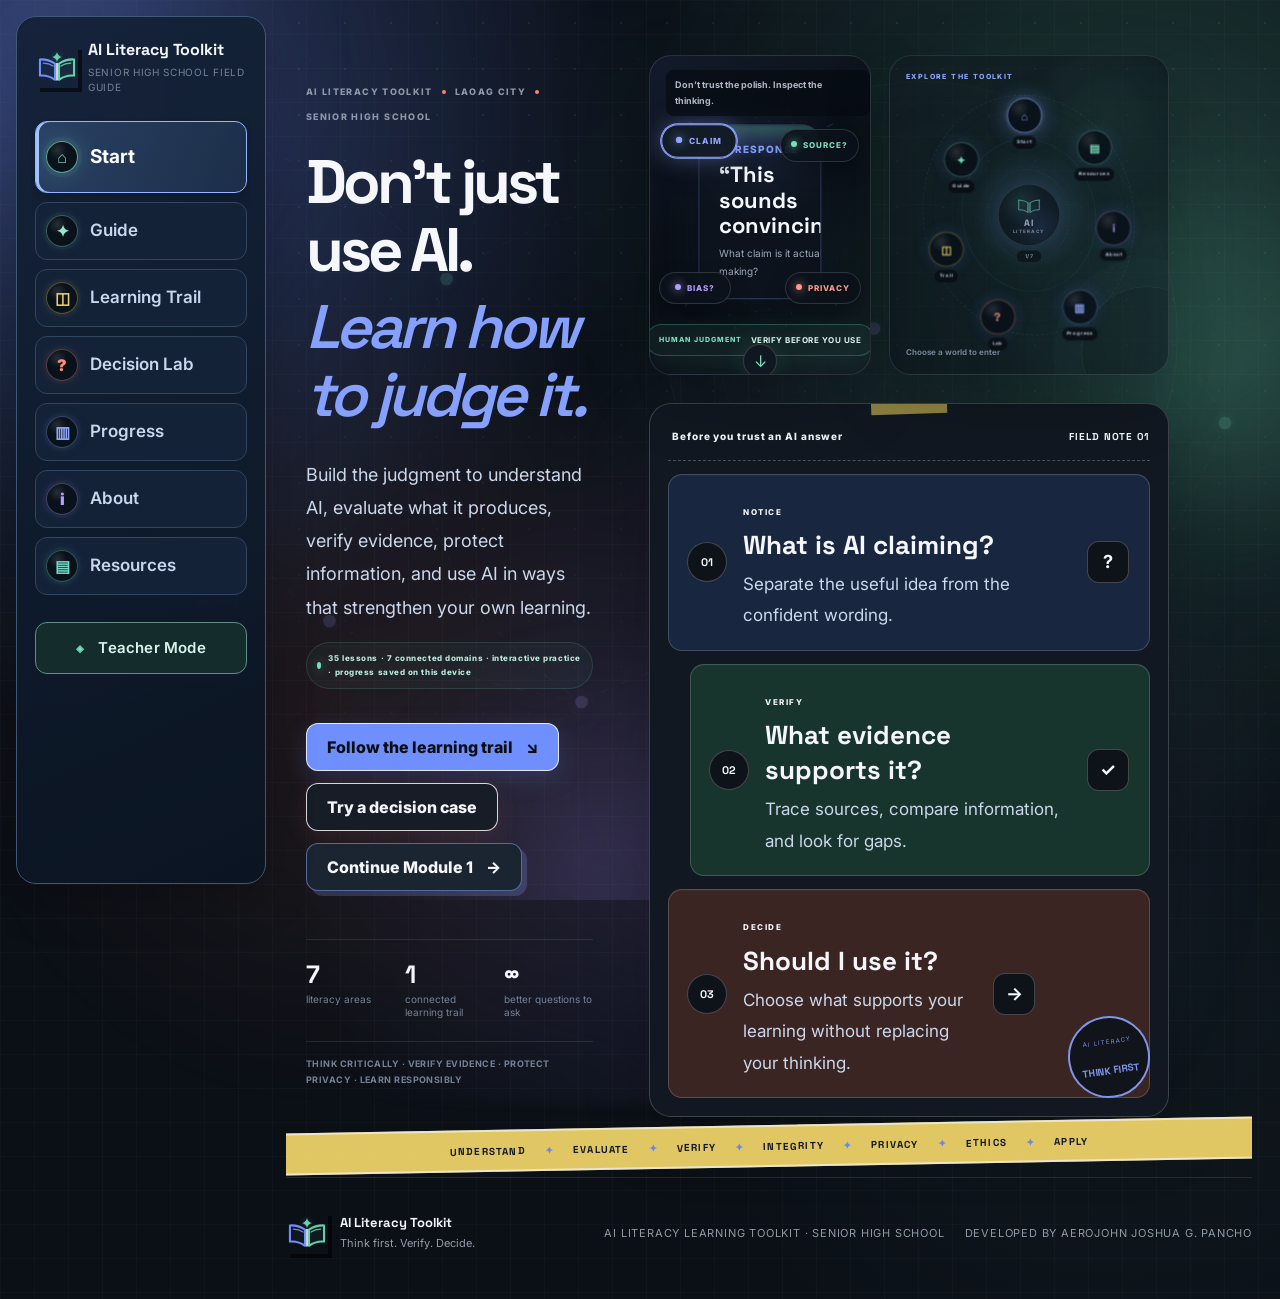
==== index.html @ 2d258a29 "Prevent stale browser data from interrupting toolkit lessons" ====
<!DOCTYPE html>
<html lang="en">
<head>
    <meta charset="UTF-8">
    <meta name="viewport" content="width=device-width, initial-scale=1.0">
    <meta name="theme-color" content="#0c0f14">
    <meta name="color-scheme" content="dark">
    <title>AI Literacy Toolkit | Needs-Based Learning Resource</title>
    <meta name="description" content="Explore 35 AI literacy lessons with detailed discussions, real-life scenarios, interactive quizzes, and assessments.">
    <meta name="author" content="AI Literacy Toolkit Research Team">
    <meta name="application-name" content="AI Literacy Toolkit">
    <meta name="research-status" content="Developmental study: needs assessment, expert validation and student acceptability evaluated">
    <meta property="og:type" content="website">
    <meta property="og:title" content="AI Literacy Toolkit | Needs-Based Learning Resource">
    <meta property="og:description" content="A student-centered AI literacy field guide covering seven domains for responsible AI-supported learning.">
    <meta name="twitter:card" content="summary">
    <meta name="twitter:title" content="AI Literacy Toolkit | Needs-Based Learning Resource">
    <meta name="twitter:description" content="A student-centered AI literacy field guide covering seven domains for responsible AI-supported learning.">
    <link rel="icon" href="data:image/svg+xml,%3Csvg xmlns='http://www.w3.org/2000/svg' viewBox='0 0 64 64'%3E%3Crect width='64' height='64' rx='15' fill='%230c0f14'/%3E%3Cg fill='none' stroke-linecap='round' stroke-linejoin='round' stroke-width='3'%3E%3Cpath d='M8 23c8-.5 15 1.5 21 6v23c-6-4.5-13-6.5-21-6V23Z' stroke='%236f8fff'/%3E%3Cpath d='M56 23c-8-.5-15 1.5-21 6v23c6-4.5 13-6.5 21-6V23Z' stroke='%2365d1ab'/%3E%3Cpath d='M32 29v23' stroke='%23f2f4f8'/%3E%3C/g%3E%3Cpath d='M32 7c1.2 4 3.4 6.2 7.4 7.4-4 1.2-6.2 3.4-7.4 7.4-1.2-4-3.4-6.2-7.4-7.4 4-1.2 6.2-3.4 7.4-7.4Z' fill='%2365d1ab'/%3E%3C/svg%3E">
    <link rel="preconnect" href="https://fonts.googleapis.com">
    <link rel="preconnect" href="https://fonts.gstatic.com" crossorigin>
    <link href="https://fonts.googleapis.com/css2?family=Inter:wght@400;500;600;700;800&family=Space+Grotesk:wght@500;600;700&display=swap" rel="stylesheet">
    <link rel="stylesheet" href="css/style.css?v=20261023-final1">
    <link rel="stylesheet" href="css/studio-enhancement.css?v=20261027-theme-restore2">
    <link rel="stylesheet" href="css/simple-lessons.css?v=20261108-lesson-sources">
    <link rel="stylesheet" href="css/lesson-media.css?v=20261031-restore1">
    <meta name="author" content="Aerojohn Joshua G. Pancho">
    <link rel="stylesheet" href="css/readable-rail.css?v=20261031-interactive2">
    <link rel="stylesheet" href="css/more-lessons.css?v=20261108-lesson-sources">
</head>
<body class="readable-ui studio-ui">
    <a class="skip-link" href="#mainContent">Skip to main content</a>

    <div class="page-progress" aria-hidden="true">
        <span id="pageProgressBar"></span>
    </div>

    <div class="ambient-scene" aria-hidden="true">
        <svg class="ambient-domain-network" viewBox="0 0 1600 1000" preserveAspectRatio="xMidYMid slice">
            <g class="domain-network-lines">
                <path d="M165 185 C340 120 475 180 585 310"/>
                <path d="M585 310 C760 185 930 210 1060 365"/>
                <path d="M1060 365 C1210 255 1365 290 1450 470"/>
                <path d="M585 310 C520 500 555 660 735 780"/>
                <path d="M735 780 C910 690 1055 710 1185 825"/>
                <path d="M1060 365 C1025 545 1070 690 1185 825"/>
                <path d="M165 185 C235 420 305 595 455 690"/>
                <path d="M455 690 C535 735 625 760 735 780"/>
                <path d="M1450 470 C1375 650 1290 750 1185 825"/>
            </g>
            <g class="domain-network-pulses">
                <circle cx="165" cy="185" r="7"/>
                <circle cx="585" cy="310" r="7"/>
                <circle cx="1060" cy="365" r="7"/>
                <circle cx="1450" cy="470" r="7"/>
                <circle cx="455" cy="690" r="7"/>
                <circle cx="735" cy="780" r="7"/>
                <circle cx="1185" cy="825" r="7"/>
            </g>
            <g class="domain-network-halos">
                <circle cx="165" cy="185" r="28"/>
                <circle cx="585" cy="310" r="28"/>
                <circle cx="1060" cy="365" r="28"/>
                <circle cx="1450" cy="470" r="28"/>
                <circle cx="455" cy="690" r="28"/>
                <circle cx="735" cy="780" r="28"/>
                <circle cx="1185" cy="825" r="28"/>
            </g>
        </svg>

        <span class="ambient-orb ambient-orb-blue"></span>
        <span class="ambient-orb ambient-orb-mint"></span>
        <span class="ambient-orb ambient-orb-purple"></span>
        <span class="ambient-trail ambient-trail-one"></span>
        <span class="ambient-trail ambient-trail-two"></span>
        <span class="ambient-ring"></span>

    </div>

    <nav class="solar-nav" id="solarNav" aria-label="Explore toolkit pages">
        <div class="solar-system">
            <span class="solar-orbit orbit-one" aria-hidden="true"></span>
            <span class="solar-orbit orbit-two" aria-hidden="true"></span>
            <span class="solar-orbit orbit-three" aria-hidden="true"></span>
            <span class="solar-core" aria-hidden="true">
                <svg viewBox="0 0 64 52" focusable="false">
                    <path d="M6 14.5c8.2-.5 15.6 1.6 23 6.5v24.5C22.1 40.4 14.5 38.2 6 39V14.5Z"/>
                    <path d="M58 14.5c-8.2-.5-15.6 1.6-23 6.5v24.5c6.9-5.1 14.5-7.3 23-6.5V14.5Z"/>
                    <path d="M32 20.8v24.7"/>
                </svg>
                <strong>AI</strong>
                <small>LITERACY</small>
            </span>

            <button class="solar-planet planet-home" type="button" data-solar-page="home" aria-label="Open Start page">
                <span>⌂</span><i>Start</i>
            </button>
            <button class="solar-planet planet-guide" type="button" data-solar-page="guide" aria-label="Open Guide page">
                <span>✦</span><i>Guide</i>
            </button>
            <button class="solar-planet planet-modules" type="button" data-solar-page="modules" aria-label="Open Learning Trail page">
                <span>◫</span><i>Trail</i>
            </button>
            <button class="solar-planet planet-challenge" type="button" data-solar-page="challenge" aria-label="Open Decision Lab page">
                <span>?</span><i>Lab</i>
            </button>
            <button class="solar-planet planet-progress" type="button" data-solar-page="progress" aria-label="Open Progress page">
                <span>▥</span><i>Progress</i>
            </button>
            <button class="solar-planet planet-about" type="button" data-solar-page="about" aria-label="Open About page">
                <span>i</span><i>About</i>
            </button>
            <button class="solar-planet planet-resources" type="button" data-solar-page="resources" aria-label="Open Resources page">
                <span>▤</span><i>Resources</i>
            </button>
        </div>
        <span class="solar-hint">Explore the toolkit</span>
    </nav>

    <header class="site-header" id="siteHeader">
        <a class="brand" href="#home" aria-label="AI Literacy Toolkit home">
            <span class="brand-mark" aria-hidden="true">
                <svg viewBox="0 0 64 52" focusable="false">
                    <path class="logo-book-left" d="M6 14.5c8.2-.5 15.6 1.6 23 6.5v24.5C22.1 40.4 14.5 38.2 6 39V14.5Z"/>
                    <path class="logo-book-right" d="M58 14.5c-8.2-.5-15.6 1.6-23 6.5v24.5c6.9-5.1 14.5-7.3 23-6.5V14.5Z"/>
                    <path class="logo-spine" d="M32 20.8v24.7"/>
                    <path class="logo-page-left" d="M11 20c5.8.1 10.7 1.5 15 4.5"/>
                    <path class="logo-page-right" d="M53 20c-5.8.1-10.7 1.5-15 4.5"/>
                    <path class="logo-sparkle" d="M32 3.5c1.2 4 3.4 6.2 7.4 7.4-4 1.2-6.2 3.4-7.4 7.4-1.2-4-3.4-6.2-7.4-7.4 4-1.2 6.2-3.4 7.4-7.4Z"/>
                </svg>
            </span>
            <span class="brand-copy">
                <strong>AI Literacy Toolkit</strong>
                <small>Senior High School Field Guide</small>
            </span>
        </a>

        <nav class="nav-links" id="navLinks" aria-label="Primary navigation">
            <a href="#home" class="active">Start</a>
            <a href="#guide">Guide</a>
            <a href="#modules">Learning Trail</a>
            <a href="#challenge">Decision Lab</a>
            <a href="#progress">Progress</a>
            <a href="#about">About</a>
            <a href="#resources">Resources</a>
            <button class="nav-teacher-btn" id="teacherModeBtn" type="button">Teacher Mode</button>
        </nav>

        <button class="menu-btn" id="menuBtn" type="button"
                aria-label="Open navigation menu"
                aria-controls="navLinks"
                aria-expanded="false">Menu</button>
    </header>

    <main id="mainContent">
        <section class="hero app-page" id="home" data-page="home" data-page-label="START">
            <div class="hero-copy">
                <div class="eyebrow">
                    <span>Research Toolkit</span>
                    <i></i>
                    <span>Laoag City</span>
                    <i></i>
                    <span>Senior High School</span>
                </div>

                <h1>
                    Don’t just use AI.
                    <span>Learn how to judge it.</span>
                </h1>

                <p class="hero-lead">
                    A student-centered field guide for understanding AI, checking
                    what it produces, protecting your information, and deciding
                    when AI actually supports learning.
                </p>

                <div class="hero-actions">
                    <a href="#modules" class="btn btn-ink">
                        Follow the learning trail <span>↘</span>
                    </a>
                    <button class="btn btn-paper" type="button" id="heroChallengeBtn">
                        Try a decision case
                    </button>
                    <button class="btn btn-resume" type="button" id="continueLearningBtn" hidden>
                        Continue Module <span>→</span>
                    </button>
                </div>

                <div class="hero-proof">
                    <div>
                        <strong>7</strong>
                        <span>literacy areas</span>
                    </div>
                    <div>
                        <strong>1</strong>
                        <span>connected learning trail</span>
                    </div>
                    <div>
                        <strong>∞</strong>
                        <span>better questions to ask</span>
                    </div>
                </div>
            </div>

            <div class="hero-visual-zone">
                <div class="hero-top-visuals">
                    <div class="ai-scanner-hook" aria-hidden="true">
                    <svg class="scanner-network" viewBox="0 0 600 300" preserveAspectRatio="none">
                        <path d="M300 150 C220 95 170 72 105 62"/>
                        <path d="M300 150 C385 92 445 70 515 62"/>
                        <path d="M300 150 C210 178 155 208 92 238"/>
                        <path d="M300 150 C392 182 452 210 520 240"/>
                        <circle cx="300" cy="150" r="92"/>
                        <circle cx="300" cy="150" r="126"/>
                    </svg>

                    <span class="scanner-node scanner-node-claim">CLAIM</span>
                    <span class="scanner-node scanner-node-source">SOURCE?</span>
                    <span class="scanner-node scanner-node-bias">BIAS?</span>
                    <span class="scanner-node scanner-node-privacy">PRIVACY</span>

                    <div class="scanner-core">
                        <span class="scanner-core-kicker">AI RESPONSE</span>
                        <strong>“This sounds convincing.”</strong>
                        <small>But should you trust it?</small>
                        <span class="scanner-sweep"></span>
                    </div>

                    <div class="scanner-verdict">
                        <span>HUMAN JUDGMENT</span>
                        <strong>VERIFY BEFORE YOU USE</strong>
                    </div>

                    <div class="scanner-caption">
                        Don’t trust the polish. Inspect the thinking.
                    </div>
                    </div>

                    <div class="home-orbit-slot" id="homeOrbitSlot" aria-hidden="true">
                        <span class="orbit-slot-label">EXPLORE THE TOOLKIT</span>
                        <span class="orbit-slot-note">Choose a world to enter</span>
                    </div>
                </div>

                <aside class="decision-board" aria-label="AI decision guide">
                    <div class="board-top">
                        <span class="board-kicker">Before you trust an AI answer</span>
                        <span class="board-code">FIELD NOTE 01</span>
                    </div>

                    <div class="decision-step step-notice">
                        <span class="step-no">01</span>
                        <div>
                            <small>NOTICE</small>
                            <h2>What is AI claiming?</h2>
                            <p>Separate the useful idea from the confident wording.</p>
                        </div>
                        <b>?</b>
                    </div>

                    <div class="decision-step step-check">
                        <span class="step-no">02</span>
                        <div>
                            <small>VERIFY</small>
                            <h2>What evidence supports it?</h2>
                            <p>Trace sources, compare information, and look for gaps.</p>
                        </div>
                        <b>✓</b>
                    </div>

                    <div class="decision-step step-decide">
                        <span class="step-no">03</span>
                        <div>
                            <small>DECIDE</small>
                            <h2>Should I use it?</h2>
                            <p>Choose what supports your learning without replacing your thinking.</p>
                        </div>
                        <b>→</b>
                    </div>

                    <div class="board-stamp">
                        <span>AI LITERACY</span>
                        <strong>THINK FIRST</strong>
                    </div>
                </aside>
            </div>

            <div class="hero-ribbon" aria-hidden="true">
                <span>UNDERSTAND</span><i>✦</i>
                <span>EVALUATE</span><i>✦</i>
                <span>VERIFY</span><i>✦</i>
                <span>INTEGRITY</span><i>✦</i>
                <span>PRIVACY</span><i>✦</i>
                <span>ETHICS</span><i>✦</i>
                <span>APPLY</span>
            </div>
        </section>


        <section class="toolkit-guide app-page" id="guide" data-page="guide" data-page-label="GUIDE">
            <div class="guide-intro">
                <span class="section-index">01 / START HERE</span>
                <h2>Use the toolkit like a learner,<br><em>not like an answer machine.</em></h2>
                <p>
                    This website is a developmental research toolkit for Senior High School learners.
                    Work through the seven domains, complete the activities, and use the reusable tools
                    to practice responsible AI-supported learning.
                </p>

                <div class="prototype-note">
                    <span>RESEARCH STATUS</span>
                    <strong>Needs-based learning resource informed by the completed assessment and evaluated by experts and students.</strong>
                    <p>
                        The study included 239 needs-assessment responses (overall M = 2.982: High Learning Support Needed),
                        three expert evaluations (M = 3.760: Highly Valid), and 262 student acceptability responses
                        (M = 3.875: Highly Acceptable). Source Verification (M = 3.072) received the strongest
                        needs-based emphasis. These evaluations do not establish measurable learning gains.
                    </p>
                </div>
            </div>

            <div class="guide-panel">
                <div class="guide-flow" aria-label="How to use the toolkit"><article><span>01</span><strong>Discussion</strong><p>Read the discussion and worked examples. Selected lessons also have a video.</p></article><article><span>02</span><strong>Real-Life Scenarios</strong><p>Explore everyday situations and responsible responses.</p></article><article><span>03</span><strong>Quiz</strong><p>Try practice questions and review immediate feedback.</p></article><article><span>04</span><strong>Assessment</strong><p>Apply the lesson to new tasks and review your results.</p></article></div>

                <div class="safety-card">
                    <span>STUDENT SAFETY RULES</span>
                    <div class="safety-grid">
                        <p><b>Verify important claims.</b> AI can sound confident and still be wrong.</p>
                        <p><b>Protect personal data.</b> Do not paste unnecessary private or confidential information.</p>
                        <p><b>Follow task rules.</b> Teacher and school instructions still matter when AI is used.</p>
                        <p><b>Keep human judgment.</b> AI should support your thinking, not replace responsibility.</p>
                    </div>
                </div>
            </div>

            <div class="readiness-card">
                <div class="readiness-copy">
                    <span>PERSONAL READINESS CHECK</span>
                    <h3>Where do you want more practice?</h3>
                    <p>
                        This is a private learning self-check only. It is not the study questionnaire,
                        not a research instrument, and your selections stay in this browser.
                    </p>
                </div>

                <div class="readiness-items">
                    <div class="readiness-item" data-readiness="1">
                        <strong>I can explain what AI can and cannot do.</strong>
                        <div><button type="button" data-level="1">Need practice</button><button type="button" data-level="2">Sometimes</button><button type="button" data-level="3">Confident</button></div>
                    </div>
                    <div class="readiness-item" data-readiness="2">
                        <strong>I can evaluate an AI answer instead of trusting it immediately.</strong>
                        <div><button type="button" data-level="1">Need practice</button><button type="button" data-level="2">Sometimes</button><button type="button" data-level="3">Confident</button></div>
                    </div>
                    <div class="readiness-item" data-readiness="3">
                        <strong>I can verify AI-generated claims and sources.</strong>
                        <div><button type="button" data-level="1">Need practice</button><button type="button" data-level="2">Sometimes</button><button type="button" data-level="3">Confident</button></div>
                    </div>
                    <div class="readiness-item" data-readiness="4">
                        <strong>I know when AI use supports learning and when it may replace my work.</strong>
                        <div><button type="button" data-level="1">Need practice</button><button type="button" data-level="2">Sometimes</button><button type="button" data-level="3">Confident</button></div>
                    </div>
                    <div class="readiness-item" data-readiness="5">
                        <strong>I can protect personal information when prompting or uploading files.</strong>
                        <div><button type="button" data-level="1">Need practice</button><button type="button" data-level="2">Sometimes</button><button type="button" data-level="3">Confident</button></div>
                    </div>
                    <div class="readiness-item" data-readiness="6">
                        <strong>I consider bias, consent, misinformation, and possible harm.</strong>
                        <div><button type="button" data-level="1">Need practice</button><button type="button" data-level="2">Sometimes</button><button type="button" data-level="3">Confident</button></div>
                    </div>
                    <div class="readiness-item" data-readiness="7">
                        <strong>I can use AI as a learning partner without giving up my own thinking.</strong>
                        <div><button type="button" data-level="1">Need practice</button><button type="button" data-level="2">Sometimes</button><button type="button" data-level="3">Confident</button></div>
                    </div>
                </div>

                <div class="readiness-result" id="readinessResult">
                    Select a response for each statement to see which domains may deserve more practice.
                </div>
            </div>
        </section>

        <section class="modules-section app-page" id="modules" data-page="modules" data-page-label="LEARNING TRAIL">
            <div class="modules-intro">
                <span class="section-index">02 / LEARNING TRAIL</span>
                <h2>Seven stops.<br><em>One way of thinking.</em></h2>
                <p>
                    The toolkit is organized as a trail rather than a pile of lessons.
                    Each stop adds one decision-making skill you can carry into the next.
                </p>
            </div>

            <div class="module-trail">
                <article class="module-card tone-1" id="module-1">
                    <span class="trail-node">01</span>
                    <div class="module-body">
                        <span class="module-tag">FOUNDATION</span>
                        <h3>Basic AI Understanding</h3>
                        <p>Discover what artificial intelligence is, how AI systems work, and where you encounter AI in everyday life.</p>
                        <div class="module-question">Can I explain what AI can — and cannot — actually do?</div>
                        <div class="module-tool-preview"><span>TOOL</span><strong>AI or Algorithm?</strong></div>
                        <button class="module-link" type="button" data-module="1">Begin module <span>→</span></button>
                    </div>
                </article>

                <article class="module-card tone-2" id="module-2">
                    <span class="trail-node">02</span>
                    <div class="module-body">
                        <span class="module-tag">CRITICAL THINKING</span>
                        <h3>Evaluation of AI-Generated Outputs</h3>
                        <p>Learn how to examine AI-generated content for errors, bias, misleading information, and questionable claims.</p>
                        <div class="module-question">Does this answer deserve my trust?</div>
                        <div class="module-tool-preview"><span>TOOL</span><strong>Six-Lens Output Check</strong></div>
                        <button class="module-link" type="button" data-module="2">Begin module <span>→</span></button>
                    </div>
                </article>

                <article class="module-card tone-3" id="module-3">
                    <span class="trail-node">03</span>
                    <div class="module-body">
                        <span class="module-tag">VERIFICATION</span>
                        <h3>Source Verification</h3>
                        <p>Develop practical techniques for checking claims, tracing information, and identifying trustworthy sources.</p>
                        <div class="module-question">Can I trace this claim beyond the chatbot?</div>
                        <div class="module-tool-preview"><span>TOOL</span><strong>VERIFY</strong></div>
                        <button class="module-link" type="button" data-module="3">Begin module <span>→</span></button>
                    </div>
                </article>

                <article class="module-card tone-4" id="module-4">
                    <span class="trail-node">04</span>
                    <div class="module-body">
                        <span class="module-tag">RESPONSIBILITY</span>
                        <h3>Academic Integrity</h3>
                        <p>Understand how AI can support schoolwork while maintaining honesty, originality, and responsible authorship.</p>
                        <div class="module-question">Is AI helping me learn, or doing the learning for me?</div>
                        <div class="module-tool-preview"><span>TOOL</span><strong>AI Assistance Spectrum</strong></div>
                        <button class="module-link" type="button" data-module="4">Begin module <span>→</span></button>
                    </div>
                </article>

                <article class="module-card tone-5" id="module-5">
                    <span class="trail-node">05</span>
                    <div class="module-body">
                        <span class="module-tag">DIGITAL SAFETY</span>
                        <h3>Data Privacy</h3>
                        <p>Learn how AI systems may process information and how to protect personal and sensitive data when using AI tools.</p>
                        <div class="module-question">What am I giving away when I type this prompt?</div>
                        <div class="module-tool-preview"><span>TOOL</span><strong>Prompt Privacy Scanner</strong></div>
                        <button class="module-link" type="button" data-module="5">Begin module <span>→</span></button>
                    </div>
                </article>

                <article class="module-card tone-6" id="module-6">
                    <span class="trail-node">06</span>
                    <div class="module-body">
                        <span class="module-tag">ETHICS</span>
                        <h3>Ethical Awareness</h3>
                        <p>Explore fairness, bias, transparency, accountability, and ethical concerns surrounding artificial intelligence.</p>
                        <div class="module-question">Who could be helped — or harmed — by this AI use?</div>
                        <div class="module-tool-preview"><span>TOOL</span><strong>Ethics Court</strong></div>
                        <button class="module-link" type="button" data-module="6">Begin module <span>→</span></button>
                    </div>
                </article>

                <article class="module-card tone-7 featured" id="module-7">
                    <span class="trail-node">07</span>
                    <div class="module-body">
                        <span class="module-tag">PUT IT TOGETHER</span>
                        <h3>Responsible AI-Supported Learning</h3>
                        <p>Bring everything together and learn how AI can support thinking, creativity, problem-solving, and learning without replacing your own effort.</p>
                        <div class="module-question">Can I use AI and still keep my thinking in the driver’s seat?</div>
                        <div class="module-tool-preview"><span>TOOL</span><strong>AI WISE Learning Routine</strong></div>
                        <button class="module-link" type="button" data-module="7">Begin module <span>→</span></button>
                    </div>
                </article>
            </div>
        </section>

        <section class="decision-lab app-page" id="challenge" data-page="challenge" data-page-label="DECISION LAB">
            <div class="lab-label">03 / DECISION LAB</div>

            <div class="lab-case">
                <div class="case-copy">
                    <span class="case-sticker">REAL-WORLD CASE</span>
                    <h2>AI gives you a source.<br>But the source does not exist.</h2>
                    <p>
                        The answer sounds polished. The statistic looks believable.
                        What matters now is what you do next.
                    </p>
                </div>

                <div class="case-action">
                    <div class="case-note">
                        <span>YOUR TASK</span>
                        <strong>Choose the most responsible next step.</strong>
                    </div>
                    <button class="btn btn-accent" id="challengeBtn" type="button">
                        Enter the decision lab <span>→</span>
                    </button>
                </div>
            </div>
        </section>

        <section class="progress-section app-page" id="progress" data-page="progress" data-page-label="PROGRESS">
            <div class="progress-copy">
                <span class="section-index">04 / YOUR PROGRESS</span>
                <h2>Build judgment,<br><em>one module at a time.</em></h2>
                <p>
                    Your learning progress, reflections, and application drafts stay in this browser.
                    Nothing here is treated as research-response data.
                </p>

                <button class="progress-resume" id="progressResumeBtn" type="button">
                    Continue learning <span>→</span>
                </button>
            </div>

            <div class="progress-stack">
                <div class="progress-passport">
                    <div class="passport-top">
                        <div>
                            <span>AI LITERACY PASSPORT</span>
                            <h3 id="progressTitle">0 of 7 modules completed</h3>
                        </div>
                        <strong id="progressPercentage">0%</strong>
                    </div>

                    <div class="progress-track">
                        <div class="progress-fill" id="progressFill"></div>
                    </div>

                    <div class="passport-stamps" aria-label="Module completion stamps">
                        <span>01</span><span>02</span><span>03</span><span>04</span>
                        <span>05</span><span>06</span><span>07</span>
                    </div>

                    <p class="progress-message" id="progressMessage">
                        Start anywhere, but finish the trail with a stronger habit:
                        pause, verify, and decide.
                    </p>
                </div>

                <div class="progress-dashboard">
                    <div class="dashboard-head">
                        <div>
                            <span>LEARNING TRAIL STATUS</span>
                            <strong>See where you are and jump back in.</strong>
                        </div>
                        <small>Saved locally</small>
                    </div>

                    <div class="dashboard-modules">
                        <button type="button" data-progress-module="1"><span>01</span><strong>Basic AI Understanding</strong><em>Not started</em></button>
                        <button type="button" data-progress-module="2"><span>02</span><strong>Evaluate AI Outputs</strong><em>Not started</em></button>
                        <button type="button" data-progress-module="3"><span>03</span><strong>Source Verification</strong><em>Not started</em></button>
                        <button type="button" data-progress-module="4"><span>04</span><strong>Academic Integrity</strong><em>Not started</em></button>
                        <button type="button" data-progress-module="5"><span>05</span><strong>Data Privacy</strong><em>Not started</em></button>
                        <button type="button" data-progress-module="6"><span>06</span><strong>Ethical Awareness</strong><em>Not started</em></button>
                        <button type="button" data-progress-module="7"><span>07</span><strong>Responsible AI Learning</strong><em>Not started</em></button>
                    </div>
                </div>
            </div>

            <div class="local-data-control">
                <div>
                    <span>THIS DEVICE</span>
                    <strong>Want to start the toolkit again?</strong>
                    <p>
                        Resetting removes completed lessons, quiz and assessment answers, readiness choices,
                        reflections, application drafts, capstone response, and the last-opened lesson
                        from this browser.
                    </p>
                </div>
                <button type="button" id="resetToolkitBtn">Reset my toolkit data</button>
            </div>

            <div class="completion-panel" id="completionPanel" hidden>
                <div class="completion-copy">
                    <span>LEARNING TRAIL COMPLETE</span>
                    <h3>You reached the end of the seven-domain trail.</h3>
                    <p>
                        Completion here means you finished the toolkit activities on this device.
                        It is not a certification and does not represent a research-test score.
                    </p>
                </div>

                <div class="completion-tools">
                    <article><span>01</span><strong>AI or Algorithm?</strong><p>Know what AI is doing and keep human agency.</p></article>
                    <article><span>02</span><strong>Six-Lens Output Check</strong><p>Evaluate accuracy, relevance, completeness, logic, bias, and evidence.</p></article>
                    <article><span>03</span><strong>VERIFY</strong><p>Trace important claims back to evidence you can inspect.</p></article>
                    <article><span>04</span><strong>AI Assistance Spectrum</strong><p>Judge whether AI supports learning or substitutes for it.</p></article>
                    <article><span>05</span><strong>Prompt Privacy Scanner</strong><p>Minimize personal and confidential information before sharing.</p></article>
                    <article><span>06</span><strong>Ethics Court</strong><p>Consider people, harms, consent, ownership, and accountability.</p></article>
                    <article><span>07</span><strong>AI WISE Routine</strong><p>Ask, think, check, verify, improve, and own the final work.</p></article>
                </div>

                <div class="completion-actions">
                    <button type="button" id="openCapstoneBtn">Take the final integrated capstone <span>→</span></button>
                    <button type="button" id="printQuickGuideBtn">Print / save learner quick guide <span>↗</span></button>
                </div>
            </div>
        </section>

        <section class="about-section app-page" id="about" data-page="about" data-page-label="ABOUT">
            <div class="about-title">
                <span class="section-index">05 / ABOUT THE WEBSITE</span>
                <h2>Designed for students.<br>Informed by their needs.</h2>
            </div>

            <div class="about-copy">
                <p>
                    This seven-domain AI Literacy Toolkit was developed for Grade 11–12 learners
                    in participating Laoag City schools, guided by the needs assessment (n = 239).
                    Source Verification ranked highest (M = 3.072), while every domain was rated
                    High Learning Support Needed. Expert validation (M = 3.760) and student
                    acceptability (M = 3.875) supported its suitability as a supplementary learning resource.
                </p>
                <p>
                    The research is developmental in scope. It does not test whether the toolkit
                    improves grades, performance, or long-term outcomes. The study included needs assessment → toolkit design and development → expert validation →
                    student acceptability evaluation → recommendations for continued refinement.
                </p>

                <div class="research-sequence" aria-label="Research development sequence">
                    <span>Needs assessment</span><b>→</b>
                    <span>Develop</span><b>→</b>
                    <span>Expert validate</span><b>→</b>
                    <span>Revise</span><b>→</b>
                    <span>Student acceptability</span><b>→</b>
                    <span>Refine</span>
                </div>

                <div class="research-card"><span>DEVELOPER</span><strong>Aerojohn Joshua G. Pancho</strong></div>

                <div class="study-snapshot"><article><span>LEARNERS</span><strong>For students and curious learners</strong><p>Build the judgment to use AI thoughtfully at school and in everyday life.</p></article><article><span>TOPICS</span><strong>Seven connected AI literacy domains</strong><p>Understand AI, evaluate answers, check sources, protect privacy, and use AI responsibly.</p></article><article><span>PRACTICE</span><strong>Discussion, scenarios, quiz, and assessment</strong><p>Read a detailed explanation, see how it applies, then practice and check your understanding.</p></article><article><span>PROGRESS</span><strong>Continue at your own pace</strong><p>Your completed lessons and answers stay in this browser on this device.</p></article></div>

                <div class="evaluation-plan">
                    <div>
                        <span>EXPERT VALIDATION</span>
                        <strong>Criteria rated by experts</strong>
                        <p>Content quality · instructional value · usability · accessibility · visual design</p>
                    </div>
                    <div>
                        <span>STUDENT ACCEPTABILITY</span>
                        <strong>Criteria rated by students</strong>
                        <p>Usability · clarity · relevance · usefulness · visual appeal</p>
                    </div>
                </div>

                <div class="ethics-separation">
                    <span>RESEARCH DATA ≠ TOOLKIT ACTIVITY DATA</span>
                    <p>
                        Research data collection is separate from the learning features in this prototype and follows
                        the required ethics, school-permission, consent/assent, and parental-consent procedures.
                        Browser-only progress and draft responses are not presented as research responses.
                    </p>
                </div>
            </div>
        </section>

        <section class="glossary-section app-page" id="glossary" data-page="resources" data-page-label="QUICK GLOSSARY">
            <div class="glossary-title">
                <span class="section-index">06 / QUICK GLOSSARY</span>
                <h2>Words worth knowing<br><em>before you trust the tool.</em></h2>
                <p>Use these definitions while working through the seven domains.</p>
            </div>

            <div class="glossary-grid">
                <details><summary>Artificial Intelligence (AI)</summary><p>Computer systems designed to perform tasks such as recognizing patterns, making predictions, classifying information, or generating content.</p></details>
                <details><summary>Generative AI</summary><p>AI that produces new outputs such as text, images, audio, code, or video based on patterns learned from data and the instructions it receives.</p></details>
                <details><summary>Prompt</summary><p>The instruction, question, context, or input a user gives an AI system.</p></details>
                <details><summary>AI model</summary><p>A computational system trained to identify patterns and produce predictions or outputs from input.</p></details>
                <details><summary>Hallucination</summary><p>A confident-sounding AI output that contains fabricated, unsupported, or incorrect information.</p></details>
                <details><summary>Bias</summary><p>A systematic tendency that can lead to unfair, incomplete, or distorted outputs or decisions.</p></details>
                <details><summary>Deepfake / synthetic media</summary><p>AI-generated or manipulated media that can realistically imitate a person, voice, image, or event.</p></details>
                <details><summary>Personal data</summary><p>Information that identifies a person directly or can reasonably be linked to them, including combinations of details.</p></details>
                <details><summary>Source verification</summary><p>The process of locating evidence, checking credibility and context, and confirming that a source actually supports a claim.</p></details>
                <details><summary>Academic integrity</summary><p>Honest and responsible academic work that follows task rules and accurately represents the learner’s own contribution.</p></details>
                <details><summary>Human agency</summary><p>The ability and responsibility of people to set goals, make decisions, exercise judgment, and remain accountable when using AI.</p></details>
                <details><summary>AI literacy</summary><p>The knowledge, skills, and judgment needed to understand, use, evaluate, and engage with AI responsibly and critically.</p></details>
            </div>
        </section>

        <section class="resources-section app-page" id="resources" data-page="resources" data-page-label="RESOURCES">
            <div class="resources-title">
                <span class="section-index">07 / REFERENCES & RESOURCES</span>
                <h2>Trusted sources for<br><em>better AI decisions.</em></h2>
                <p>
                    Browse the toolkit’s background references, lesson guides, and video credits.
                </p>
            </div>

            <div class="resource-grid">
<article class="reference-card" data-reference="students"><span>Student framework</span><h3><a href="https://www.unesco.org/en/articles/ai-competency-framework-students" target="_blank" rel="noopener noreferrer">AI competency framework for students</a></h3><p class="reference-citation">Miao, F., Shiohira, K., &amp; Lao, N. (2024). AI competency framework for students. UNESCO.</p><p>A framework for understanding AI, making ethical decisions, and keeping people involved in AI use.</p><a class="reference-open" href="https://www.unesco.org/en/articles/ai-competency-framework-students" target="_blank" rel="noopener noreferrer">Open original source ↗</a></article>
<article class="reference-card" data-reference="guidance"><span>Educational guidance</span><h3><a href="https://www.unesco.org/en/articles/guidance-generative-ai-education-and-research" target="_blank" rel="noopener noreferrer">Guidance for generative AI in education and research</a></h3><p class="reference-citation">Miao, F., &amp; Holmes, W. (2023). Guidance for generative AI in education and research. UNESCO.</p><p>Guidance on responsible, human-centred use of generative AI in education.</p><a class="reference-open" href="https://www.unesco.org/en/articles/guidance-generative-ai-education-and-research" target="_blank" rel="noopener noreferrer">Open original source ↗</a></article>
<article class="reference-card" data-reference="teachers"><span>Teacher framework</span><h3><a href="https://www.unesco.org/en/articles/ai-competency-framework-teachers" target="_blank" rel="noopener noreferrer">AI competency framework for teachers</a></h3><p class="reference-citation">Miao, F., &amp; Cukurova, M. (2024). AI competency framework for teachers. UNESCO.</p><p>A reference for AI knowledge, ethics, pedagogy, and professional learning.</p><a class="reference-open" href="https://www.unesco.org/en/articles/ai-competency-framework-teachers" target="_blank" rel="noopener noreferrer">Open original source ↗</a></article>
<article class="reference-card" data-reference="long"><span>AI literacy paper</span><h3><a href="https://doi.org/10.1145/3313831.3376727" target="_blank" rel="noopener noreferrer">What is AI literacy? Competencies and design considerations</a></h3><p class="reference-citation">Long, D., &amp; Magerko, B. (2020). What is AI literacy? Competencies and design considerations. Proceedings of the 2020 CHI Conference on Human Factors in Computing Systems, 1–16. https://doi.org/10.1145/3313831.3376727</p><p>A foundational account of competencies and design considerations for AI literacy.</p><a class="reference-open" href="https://doi.org/10.1145/3313831.3376727" target="_blank" rel="noopener noreferrer">Open original source ↗</a><a class="reference-alternate" href="https://aiunplugged.lmc.gatech.edu/wp-content/uploads/sites/36/2020/08/CHI-2020-AI-Literacy-Paper-Camera-Ready.pdf" target="_blank" rel="noopener noreferrer">Read the Georgia Tech copy (PDF) ↗</a></article>
<article class="reference-card" data-reference="ng"><span>AI literacy paper</span><h3><a href="https://doi.org/10.1016/j.caeai.2021.100041" target="_blank" rel="noopener noreferrer">Conceptualizing AI literacy: An exploratory review</a></h3><p class="reference-citation">Ng, D. T. K., Leung, J. K. L., Chu, S. K. W., &amp; Qiao, M. S. (2021). Conceptualizing AI literacy: An exploratory review. Computers and Education: Artificial Intelligence, 2, 100041. https://doi.org/10.1016/j.caeai.2021.100041</p><p>An exploratory review connecting knowledge, application, evaluation, creation, and ethical use of AI.</p><a class="reference-open" href="https://doi.org/10.1016/j.caeai.2021.100041" target="_blank" rel="noopener noreferrer">Open original source ↗</a><a class="reference-alternate" href="https://data.inu.ac.kr/items/f024eb9f-061e-4639-a1d6-467305c96537" target="_blank" rel="noopener noreferrer">Read the Incheon National University copy ↗</a></article>
<article class="reference-card" data-reference="privacy"><span>Philippine law</span><h3><a href="https://elibrary.judiciary.gov.ph/thebookshelf/showdocs/2/50253" target="_blank" rel="noopener noreferrer">Republic Act No. 10173: Data Privacy Act of 2012</a></h3><p class="reference-citation">Republic of the Philippines. (2012). Republic Act No. 10173: Data Privacy Act of 2012.</p><p>The official law text, hosted by the Supreme Court E-Library, with an alternative link to the National Privacy Commission.</p><a class="reference-open" href="https://elibrary.judiciary.gov.ph/thebookshelf/showdocs/2/50253" target="_blank" rel="noopener noreferrer">Open original source ↗</a><a class="reference-alternate" href="https://privacy.gov.ph/data-privacy-act/" target="_blank" rel="noopener noreferrer">Alternative: National Privacy Commission ↗</a></article>
<article class="reference-card" data-reference="deped"><span>DepEd policy · PDF</span><h3><a href="https://www.deped.gov.ph/wp-content/uploads/DO_s2026_003r.pdf" target="_blank" rel="noopener noreferrer">Foundational Guidelines on Artificial Intelligence (AI) in Basic Education</a></h3><p class="reference-citation">Department of Education. (2026, February 20). Foundational guidelines on artificial intelligence (AI) in basic education (DepEd Order No. 003, s. 2026).</p><p>The Department of Education’s guidance on AI in basic education, including human agency, responsible use, and learner protection.</p><a class="reference-open" href="https://www.deped.gov.ph/wp-content/uploads/DO_s2026_003r.pdf" target="_blank" rel="noopener noreferrer">Open original source ↗</a><a class="reference-alternate" href="https://www.deped.gov.ph/2026/02/?cat=8" target="_blank" rel="noopener noreferrer">Find the order in DepEd’s February 2026 archive ↗</a></article>
<article class="reference-card" data-reference="code"><span>Video collection</span><h3><a href="https://code.org/en-US/resources/videos" target="_blank" rel="noopener noreferrer">How AI Works and educational video library</a></h3><p class="reference-citation">Code.org. (n.d.). Educational videos about computer science and AI.</p><p>The official source of the playable lesson videos. Each video also has a direct YouTube link.</p><a class="reference-open" href="https://code.org/en-US/resources/videos" target="_blank" rel="noopener noreferrer">Open original source ↗</a></article>
<article class="reference-card" data-reference="fraud"><span>Scam awareness</span><h3><a href="https://consumer.ftc.gov/consumer-alerts/2023/03/scammers-use-ai-enhance-their-family-emergency-schemes" target="_blank" rel="noopener noreferrer">Scammers use AI to enhance their family emergency schemes</a></h3><p class="reference-citation">Federal Trade Commission. (2023, March). Scammers use AI to enhance their family emergency schemes. Consumer Advice.</p><p>Explains voice-impersonation risks and independent verification of an unexpected emergency request.</p><a class="reference-open" href="https://consumer.ftc.gov/consumer-alerts/2023/03/scammers-use-ai-enhance-their-family-emergency-schemes" target="_blank" rel="noopener noreferrer">Open original source ↗</a></article>
<article class="reference-card" data-reference="accessibility"><span>Accessibility guidance</span><h3><a href="https://www.w3.org/WAI/tutorials/images/" target="_blank" rel="noopener noreferrer">Images tutorial: Text alternatives</a></h3><p class="reference-citation">World Wide Web Consortium, Web Accessibility Initiative. (n.d.). Images tutorial.</p><p>Official guidance for describing images according to their information and function in context.</p><a class="reference-open" href="https://www.w3.org/WAI/tutorials/images/" target="_blank" rel="noopener noreferrer">Open original source ↗</a></article>
<details class="reference-card toolkit-lesson-guides">
    <summary>Topic guides (14)</summary>
    <div class="resource-grid">
<article class="reference-card" data-reference="debug"><span>Debugging guide</span><h3><a href="https://developer.chrome.com/docs/devtools/javascript" target="_blank" rel="noopener noreferrer">Get started debugging JavaScript</a></h3><p class="reference-citation">Chrome for Developers. (n.d.). Get started debugging JavaScript.</p><p>Reproduce a bug, pause the code, and inspect values before making a targeted change.</p><a class="reference-open" href="https://developer.chrome.com/docs/devtools/javascript" target="_blank" rel="noopener noreferrer">Open original source ↗</a></article>
<article class="reference-card" data-reference="cor"><span>Source verification</span><h3><a href="https://cor.inquirygroup.org/" target="_blank" rel="noopener noreferrer">Civic Online Reasoning</a></h3><p class="reference-citation">Digital Inquiry Group. (n.d.). Civic Online Reasoning.</p><p>Investigate who is behind a claim, examine the evidence, and compare what other sources say.</p><a class="reference-open" href="https://cor.inquirygroup.org/" target="_blank" rel="noopener noreferrer">Open original source ↗</a></article>
<article class="reference-card" data-reference="afp"><span>Verification tools</span><h3><a href="https://digitalcourses.afp.com/pages/afp-digital-verification-toolbox" target="_blank" rel="noopener noreferrer">AFP’s Digital Verification Toolbox</a></h3><p class="reference-citation">Agence France-Presse. (n.d.). AFP’s Digital Verification Toolbox.</p><p>Find reverse-image search tools for tracing photos to earlier publications and checking their context.</p><a class="reference-open" href="https://digitalcourses.afp.com/pages/afp-digital-verification-toolbox" target="_blank" rel="noopener noreferrer">Open original source ↗</a></article>
<article class="reference-card" data-reference="owl"><span>Writing and attribution</span><h3><a href="https://owl.purdue.edu/owl/research_and_citation/using_research/quoting_paraphrasing_and_summarizing/index.html" target="_blank" rel="noopener noreferrer">Quoting, paraphrasing, and summarizing</a></h3><p class="reference-citation">Purdue Online Writing Lab. (n.d.). Quoting, paraphrasing, and summarizing.</p><p>Distinguish exact quotations from paraphrases and summaries, and credit the original source in each case.</p><a class="reference-open" href="https://owl.purdue.edu/owl/research_and_citation/using_research/quoting_paraphrasing_and_summarizing/index.html" target="_blank" rel="noopener noreferrer">Open original source ↗</a></article>
<article class="reference-card" data-reference="prompt"><span>Prompt-writing guide</span><h3><a href="https://help.openai.com/en/articles/10032626-prompt-engineering-best-practices-for-chatgpt" target="_blank" rel="noopener noreferrer">Prompt engineering best practices for ChatGPT</a></h3><p class="reference-citation">OpenAI Help Center. (n.d.). Prompt engineering best practices for ChatGPT.</p><p>Use clear instructions and relevant context, then refine the request based on the response.</p><a class="reference-open" href="https://help.openai.com/en/articles/10032626-prompt-engineering-best-practices-for-chatgpt" target="_blank" rel="noopener noreferrer">Open original source ↗</a></article>
<article class="reference-card" data-reference="ml"><span>Machine learning guide</span><h3><a href="https://developers.google.com/machine-learning/intro-to-ml/what-is-ml" target="_blank" rel="noopener noreferrer">What is machine learning?</a></h3><p class="reference-citation">Google for Developers. (n.d.). What is machine learning?.</p><p>Compare types of machine learning and see how models use examples to make predictions or generate outputs.</p><a class="reference-open" href="https://developers.google.com/machine-learning/intro-to-ml/what-is-ml" target="_blank" rel="noopener noreferrer">Open original source ↗</a></article>
<article class="reference-card" data-reference="datasets"><span>Model testing guide</span><h3><a href="https://developers.google.com/machine-learning/crash-course/overfitting/dividing-datasets" target="_blank" rel="noopener noreferrer">Datasets: Dividing the original dataset</a></h3><p class="reference-citation">Google for Developers. (n.d.). Datasets: Dividing the original dataset.</p><p>See why a model is tested on examples that were set aside during training.</p><a class="reference-open" href="https://developers.google.com/machine-learning/crash-course/overfitting/dividing-datasets" target="_blank" rel="noopener noreferrer">Open original source ↗</a></article>
<article class="reference-card" data-reference="feed"><span>Recommendation example</span><h3><a href="https://www.youtube.com/howyoutubeworks/recommendations/" target="_blank" rel="noopener noreferrer">How YouTube recommendations work</a></h3><p class="reference-citation">YouTube. (n.d.). How YouTube recommendations work.</p><p>See how signals such as viewing history shape a ranked feed.</p><a class="reference-open" href="https://www.youtube.com/howyoutubeworks/recommendations/" target="_blank" rel="noopener noreferrer">Open original source ↗</a></article>
<article class="reference-card" data-reference="eef"><span>Learning strategies</span><h3><a href="https://educationendowmentfoundation.org.uk/education-evidence/guidance-reports/metacognition" target="_blank" rel="noopener noreferrer">Metacognition and self-regulated learning</a></h3><p class="reference-citation">Education Endowment Foundation. (n.d.). Metacognition and self-regulated learning.</p><p>Plan an approach, monitor your understanding, and evaluate whether you can apply what you learned.</p><a class="reference-open" href="https://educationendowmentfoundation.org.uk/education-evidence/guidance-reports/metacognition" target="_blank" rel="noopener noreferrer">Open original source ↗</a></article>
<article class="reference-card" data-reference="npc"><span>Philippine privacy guidance</span><h3><a href="https://privacy.gov.ph/is-that-appsolutely-necessary-permissions-and-consent-in-apps/" target="_blank" rel="noopener noreferrer">Permissions and consent in apps</a></h3><p class="reference-citation">National Privacy Commission. (n.d.). Permissions and consent in apps.</p><p>Check whether an app needs access to your files, contacts, or device features for the task you want to do.</p><a class="reference-open" href="https://privacy.gov.ph/is-that-appsolutely-necessary-permissions-and-consent-in-apps/" target="_blank" rel="noopener noreferrer">Open original source ↗</a></article>
<article class="reference-card" data-reference="nist"><span>AI risk guidance</span><h3><a href="https://www.nist.gov/itl/ai-risk-management-framework" target="_blank" rel="noopener noreferrer">AI Risk Management Framework</a></h3><p class="reference-citation">National Institute of Standards and Technology. (n.d.). AI Risk Management Framework.</p><p>Use the framework to explore how people assess AI risks, including bias and the effects on people affected by a system.</p><a class="reference-open" href="https://www.nist.gov/itl/ai-risk-management-framework" target="_blank" rel="noopener noreferrer">Open original source ↗</a></article>
<article class="reference-card" data-reference="pai"><span>Synthetic media guidance</span><h3><a href="https://syntheticmedia.partnershiponai.org/" target="_blank" rel="noopener noreferrer">Responsible practices for synthetic media</a></h3><p class="reference-citation">Partnership on AI. (n.d.). Responsible practices for synthetic media.</p><p>Consider consent, disclosure, and the effects of publishing realistic synthetic media.</p><a class="reference-open" href="https://syntheticmedia.partnershiponai.org/" target="_blank" rel="noopener noreferrer">Open original source ↗</a></article>
<article class="reference-card" data-reference="charts"><span>Data literacy guide</span><h3><a href="https://topdrawer.aamt.edu.au/Statistics/Misunderstandings/Misleading-graphs" target="_blank" rel="noopener noreferrer">Misleading graphs</a></h3><p class="reference-citation">Australian Association of Mathematics Teachers. (n.d.). Misleading graphs.</p><p>Check how scales, intervals, and visual choices affect what a chart appears to show.</p><a class="reference-open" href="https://topdrawer.aamt.edu.au/Statistics/Misunderstandings/Misleading-graphs" target="_blank" rel="noopener noreferrer">Open original source ↗</a></article>
<article class="reference-card" data-reference="sydney"><span>Presentation guide</span><h3><a href="https://www.sydney.edu.au/students/study-skills/oral-presentations/structure-presentation.html" target="_blank" rel="noopener noreferrer">Structure your presentation</a></h3><p class="reference-citation">The University of Sydney. (n.d.). Structure your presentation.</p><p>Build a presentation around its main point and guide the audience through a clear sequence.</p><a class="reference-open" href="https://www.sydney.edu.au/students/study-skills/oral-presentations/structure-presentation.html" target="_blank" rel="noopener noreferrer">Open original source ↗</a></article>
    </div>
</details>
<details class="reference-card toolkit-video-credits">
    <summary>Video credits (12)</summary>
    <p>Each clip is listed once. The lesson number shows where it plays in the toolkit.</p>
    <ul id="toolkitVideoSources"></ul>
</details>
            </div>

            <div class="research-scope-note">
                <span>IMPORTANT RESEARCH NOTE</span>
                <p>
                    Toolkit activities, readiness selections, module progress, reflections, and application drafts on this prototype
                    are learning features stored locally in the browser. They are not presented as the study’s needs-assessment,
                    expert-validation, or student-acceptability instruments.
                </p>
            </div>
        </section>

    </main>

    <footer>
        <div class="footer-left">
            <span class="brand-mark" aria-hidden="true">
                <svg viewBox="0 0 64 52" focusable="false">
                    <path class="logo-book-left" d="M6 14.5c8.2-.5 15.6 1.6 23 6.5v24.5C22.1 40.4 14.5 38.2 6 39V14.5Z"/>
                    <path class="logo-book-right" d="M58 14.5c-8.2-.5-15.6 1.6-23 6.5v24.5c6.9-5.1 14.5-7.3 23-6.5V14.5Z"/>
                    <path class="logo-spine" d="M32 20.8v24.7"/>
                    <path class="logo-page-left" d="M11 20c5.8.1 10.7 1.5 15 4.5"/>
                    <path class="logo-page-right" d="M53 20c-5.8.1-10.7 1.5-15 4.5"/>
                    <path class="logo-sparkle" d="M32 3.5c1.2 4 3.4 6.2 7.4 7.4-4 1.2-6.2 3.4-7.4 7.4-1.2-4-3.4-6.2-7.4-7.4 4-1.2 6.2-3.4 7.4-7.4Z"/>
                </svg>
            </span>
            <div>
                <strong>AI Literacy Toolkit</strong>
                <small>Think first. Verify. Decide.</small>
            </div>
        </div>
        <div class="footer-right">
            <span>Needs-Based Research Toolkit • October 2026</span>
            <span>Developmental Educational Research Toolkit • © 2026</span>
        </div>
    </footer>

    <div class="modal" id="challengeModal" role="dialog"
         aria-modal="true" aria-labelledby="challengeTitle"
         aria-hidden="true">
        <div class="modal-content">
            <button class="modal-close" id="modalClose" type="button"
                    aria-label="Close challenge">×</button>

            <span class="modal-label" id="challengeDomain">DECISION LAB</span>
            <h2 id="challengeTitle">What would you do?</h2>

            <p class="scenario" id="challengeScenario"></p>

            <h4 id="challengeQuestion">Choose the most responsible next step.</h4>

            <div class="answer-list" id="challengeAnswers"></div>

            <div class="answer-feedback" id="answerFeedback" aria-live="polite"></div>

            <div class="challenge-controls">
                <span id="challengeCounter">Case 1 of 7</span>
                <button type="button" id="nextChallenge">Next case →</button>
            </div>
        </div>
    </div>

    <div class="module-modal simple-module" id="moduleModal" role="dialog"
         aria-modal="true" aria-labelledby="moduleModalTitle"
         aria-hidden="true">
        <div class="module-shell">
            <header class="module-shell-header">
                <div>
                    <span class="module-shell-kicker" id="moduleModalKicker">MODULE 01</span>
                    <h2 id="moduleModalTitle">Know Your AI</h2>
                    <p id="moduleModalTagline">Understand AI before you use it.</p>
                    <small class="module-position" id="modulePosition">Module 1 of 7</small>
                </div>

                <button class="module-close" id="moduleClose" type="button"
                        aria-label="Close module">×</button>
            </header>

            <div class="module-shell-progress" aria-hidden="true">
                <span id="moduleLessonProgress"></span>
            </div>

            <div class="module-shell-layout">
                <aside class="module-step-nav" aria-label="Lesson sections"><button type="button" data-simple-step="0" aria-controls="simple-stage-discussion"><span aria-hidden="true">01</span>Discussion</button><button type="button" data-simple-step="1" aria-controls="simple-stage-scenarios"><span aria-hidden="true">02</span>Real-Life Scenarios</button><button type="button" data-simple-step="2" aria-controls="simple-stage-quiz"><span aria-hidden="true">03</span>Quiz</button><button type="button" data-simple-step="3" aria-controls="simple-stage-assessment"><span aria-hidden="true">04</span>Assessment</button><p class="simple-nav-note">Choose any section. Complete the assessment to finish a lesson.</p></aside>

                <div class="module-lesson" id="moduleLessonContent"></div>
            </div>
        </div>
    </div>

    <div class="teacher-modal" id="teacherModal" role="dialog"
         aria-modal="true" aria-labelledby="teacherModeTitle"
         aria-hidden="true">
        <div class="teacher-shell">
            <header class="teacher-header">
                <div>
                    <span class="teacher-kicker">FACILITATOR VIEW</span>
                    <h2 id="teacherModeTitle">Teacher / Facilitator Guide</h2>
                    <p>
                        Use this view to plan, facilitate, and discuss the seven AI literacy domains.
                        It supports classroom use of the toolkit; it is not a research-data collection screen.
                    </p>
                </div>
                <div class="teacher-header-actions">
                    <button id="printTeacherGuideBtn" type="button">Print selected guide</button>
                    <button id="printCompleteTeacherGuideBtn" type="button">Print complete guide</button>
                    <button class="teacher-close" id="teacherClose" type="button" aria-label="Close teacher mode">×</button>
                </div>
            </header>

            <div class="teacher-layout">
                <aside class="teacher-module-list" aria-label="Teacher guide modules">
                    <button type="button" data-teacher-module="1"><span>01</span><strong>Basic AI Understanding</strong></button>
                    <button type="button" data-teacher-module="2"><span>02</span><strong>Evaluation of AI Outputs</strong></button>
                    <button type="button" data-teacher-module="3"><span>03</span><strong>Source Verification</strong></button>
                    <button type="button" data-teacher-module="4"><span>04</span><strong>Academic Integrity</strong></button>
                    <button type="button" data-teacher-module="5"><span>05</span><strong>Data Privacy</strong></button>
                    <button type="button" data-teacher-module="6"><span>06</span><strong>Ethical Awareness</strong></button>
                    <button type="button" data-teacher-module="7"><span>07</span><strong>Responsible AI Learning</strong></button>
                </aside>

                <div class="teacher-content" id="teacherContent"></div>
            </div>
        </div>
    </div>

    <section class="print-teacher-guide" id="printTeacherGuide" aria-hidden="true"></section>
    <section class="print-complete-teacher-guide" id="printCompleteTeacherGuide" aria-hidden="true"></section>

    <div class="capstone-modal" id="capstoneModal" role="dialog"
         aria-modal="true" aria-labelledby="capstoneTitle"
         aria-hidden="true">
        <div class="capstone-shell">
            <button class="capstone-close" id="capstoneClose" type="button" aria-label="Close capstone">×</button>

            <span class="capstone-kicker">FINAL INTEGRATED CAPSTONE</span>
            <h2 id="capstoneTitle">One AI task. Seven decisions.</h2>
            <p class="capstone-intro">
                You are preparing a research presentation with AI. The chatbot gives a useful outline,
                one questionable statistic, a source you cannot locate, and suggests uploading a class
                spreadsheet. You also want to use an AI-generated image based on a classmate’s photo.
            </p>

            <div class="capstone-grid">
                <button type="button" data-capstone-domain="1"><span>01</span><strong>Understand</strong><p>What is AI doing, and what still requires your judgment?</p></button>
                <button type="button" data-capstone-domain="2"><span>02</span><strong>Evaluate</strong><p>Which parts of the output deserve closer examination?</p></button>
                <button type="button" data-capstone-domain="3"><span>03</span><strong>Verify</strong><p>Which claims and sources must be checked independently?</p></button>
                <button type="button" data-capstone-domain="4"><span>04</span><strong>Integrity</strong><p>What may AI support, and what should remain your work?</p></button>
                <button type="button" data-capstone-domain="5"><span>05</span><strong>Privacy</strong><p>What information should not be uploaded as-is?</p></button>
                <button type="button" data-capstone-domain="6"><span>06</span><strong>Ethics</strong><p>Who is affected by the AI-generated image and why does consent matter?</p></button>
                <button type="button" data-capstone-domain="7"><span>07</span><strong>Learning Partner</strong><p>How will you keep thinking, checking, creating, and owning the final work?</p></button>
            </div>

            <label class="capstone-label" for="capstoneResponse">Your integrated decision</label>
            <textarea id="capstoneResponse" rows="6"
                      placeholder="Explain what you would keep, verify, remove, protect, disclose, change, and create yourself..."></textarea>

            <div class="capstone-status" id="capstoneStatus" aria-live="polite">
                Select all seven domain cards before comparing your decision with a model response.
            </div>

            <button class="capstone-compare" id="capstoneCompare" type="button" disabled>
                Compare with a strong integrated response
            </button>

            <div class="capstone-model" id="capstoneModel" hidden>
                <span>STRONG INTEGRATED RESPONSE</span>
                <p>
                    Keep useful brainstorming support, but evaluate the outline rather than accepting it automatically.
                    Verify the questionable statistic and locate the original evidence for any source you plan to cite.
                    Follow the task’s academic-integrity rules and make the final analysis, argument, and presentation your own.
                    Do not upload identifiable class records when anonymized or synthetic data will do. Do not use a classmate’s
                    likeness without considering consent, dignity, and possible harm. Use AI as a learning partner throughout:
                    ask targeted questions, think through the response, check and verify what matters, improve your own work,
                    and take responsibility for the final presentation.
                </p>
            </div>
        </div>
    </div>

    <section class="print-quick-guide" id="printQuickGuide" aria-hidden="true">
        <h1>AI Literacy Toolkit — Learner Quick Guide</h1>
        <p>Think first. Verify. Decide. Keep human judgment in control.</p>

        <div class="print-tools">
            <article><b>1. AI or Algorithm?</b><span>Know what the system is doing, what it can do, and what still needs human judgment.</span></article>
            <article><b>2. Six-Lens Output Check</b><span>Check Accuracy, Relevance, Completeness, Logic, Bias, and Evidence.</span></article>
            <article><b>3. VERIFY</b><span>View source · Examine author · Review publisher · Inspect date/context · Find support · Your judgment.</span></article>
            <article><b>4. AI Assistance Spectrum</b><span>Ask whether AI is supporting learning, heavily contributing, or replacing the work being assessed.</span></article>
            <article><b>5. Prompt Privacy Scanner</b><span>Remove unnecessary names, IDs, contact details, records, and other personal information.</span></article>
            <article><b>6. Ethics Court</b><span>Ask who is affected, what harm could occur, whether consent/ownership matters, and who is accountable.</span></article>
            <article><b>7. AI WISE Learning Routine</b><span>ASK → THINK → CHECK → VERIFY → IMPROVE → OWN.</span></article>
        </div>

        <div class="print-safety">
            <h2>Four habits to carry with you</h2>
            <p><b>Verify important claims.</b> Fluent AI output can still be wrong.</p>
            <p><b>Protect personal data.</b> Share only what is necessary.</p>
            <p><b>Follow academic rules.</b> Teacher and school instructions still apply.</p>
            <p><b>Keep human agency.</b> AI can support decisions; it should not replace responsibility.</p>
        </div>

        <small>
            This quick guide is a learning aid. Keep checking important claims and using your own judgment.
        </small>
    </section>

    <div class="toast" id="moduleToast" role="status" aria-live="polite">
        <strong>Module selected</strong>
        <span>Select a module to open its learning activities.</span>
    </div>

    <button class="back-to-top" id="backToTop" type="button" aria-label="Back to top">↑</button>

    <script defer src="js/script-base.js?v=20261109-presentation"></script>
    <script defer src="js/finalizer.js?v=20261031-more2"></script>
    <script defer src="js/runtime-fixes.js?v=20261027-github"></script>
    <script defer src="js/needs-config.js?v=20261027-github"></script>
    <script defer src="js/validation-ready.js?v=20261108-trail-cleanup"></script>
    <script defer src="js/solar-interactive.js?v=20261109-presentation"></script>
    <script defer src="js/purposeful-learning.js?v=20261027-github"></script>
    <script defer src="js/purposeful-gate-fixes.js?v=20261027-github"></script>
    <script defer src="js/mobile-fixes.js?v=20261027-github"></script>
    <script defer src="js/header-orbit-tabs.js?v=20261031-interactive1"></script>
    <script defer src="js/studio-enhancement.js?v=20261031-interactive1"></script>
    <script defer src="js/references-data.js?v=20261108-lesson-sources"></script>
    <script defer src="js/lesson-data.js?v=20261108-lesson-sources"></script>
    <script defer src="js/more-lesson-data.js?v=20261108-lesson-sources"></script>
    <script defer src="js/practice-lesson-data.js?v=20261108-lesson-sources"></script>
    <script defer src="js/simple-lessons.js?v=20261109-presentation"></script>
    <script defer src="js/lesson-integration.js?v=20261031-interactive1"></script>
    <script defer src="js/more-lessons.js?v=20261109-presentation"></script>
</body>
</html>
---- css/style.css ----
@import url("style-base.css");
@import url("final-upgrade.css?v=20261017v");
@import url("polish.css?v=20261017v");
@import url("validation-ready.css?v=20261017v");
@import url("module-slideshow.css?v=20261017v");
@import url("solar-interactive.css?v=20261017v");
@import url("purposeful-learning.css?v=20261017v");
@import url("purposeful-gate-fixes.css?v=20261017v");
@import url("learning-studio.css?v=20261017v");
@import url("reusable-tools.css?v=20261017v");
@import url("mobile-fixes.css?v=20261017v");
@import url("mobile-landscape.css?v=20261017v");
@import url("primary-orbit-nav.css?v=20261017v");
@import url("orbit-nav-stability.css?v=20261017v");

@import url("defense-readability.css?v=20261023-final1");
@import url("quality-fixes.css?v=20261026");
---- css/studio-enhancement.css ----
/* Additions to the original space theme. Backgrounds, orbit map, colors,
   illustrations and animation remain controlled by the original styles. */
.studio-ui #mainContent{overflow-x:clip}
.studio-ui :focus-visible{outline:3px solid #8ea7ff!important;outline-offset:4px}
.studio-ui [hidden]{display:none!important}
.studio-ui .studio-text-toggle{position:static!important;flex:0 0 44px;min-width:44px;min-height:44px;margin:0 3px;border:1px solid rgba(142,167,255,.4);border-radius:12px;background:rgba(111,143,255,.09);color:#e8edff;font:700 15px Inter,Arial,sans-serif;cursor:pointer}
.studio-ui .studio-text-toggle[aria-pressed=true]{background:#aabbff;color:#10172b}
.studio-ui .module-lesson p,.studio-ui .module-lesson li{font-size:17px!important;line-height:1.8!important}
.studio-ui .module-discussion-parts{grid-template-columns:1fr!important}
.studio-ui .module-step-nav button{min-height:44px!important}
.studio-ui.studio-large-text .app-page p,.studio-ui.studio-large-text .module-lesson p,.studio-ui.studio-large-text .module-lesson li{font-size:20px!important;line-height:1.85!important}
.studio-ui .studio-module-search{grid-column:1/-1;display:flex;align-items:center;gap:12px;min-width:0;margin:20px 0;padding:16px 18px;border:1px solid rgba(142,167,255,.3);border-radius:15px;background:rgba(12,18,30,.88);color:#e1e8ff}
.studio-module-search label{flex:none;font:600 14px Inter,Arial,sans-serif}
.studio-module-search input{flex:1;min-width:0;min-height:44px;padding:10px 12px;border:1px solid rgba(142,167,255,.25);border-radius:9px;background:rgba(111,143,255,.06);color:#f2f5ff;font:400 16px Inter,Arial,sans-serif}
.studio-module-search input::placeholder{color:#a5b2ca}
.studio-module-search button{min-height:44px;padding:10px 12px;border:1px solid rgba(142,167,255,.3);border-radius:9px;background:rgba(111,143,255,.1);color:#dce5ff;font:600 13px Inter,Arial,sans-serif;cursor:pointer}
.studio-search-count{font:500 12px/1.5 Inter,Arial,sans-serif;color:#b8c8e5}
.studio-evaluation-note{padding:18px;border:1px solid rgba(142,167,255,.25);border-radius:14px;background:rgba(111,143,255,.05);color:#becce5;font-size:14px;line-height:1.7;margin-top:20px}
@media(max-width:700px){
 .studio-ui .studio-module-search{display:grid;grid-template-columns:minmax(0,1fr) auto;padding:14px;gap:10px}
 .studio-module-search label{grid-column:1/-1}
 .studio-module-search input{grid-column:1;grid-row:2;width:100%}
 .studio-module-search button{grid-column:2;grid-row:2}
 .studio-search-count{grid-column:1/-1}
}
@media(prefers-reduced-motion:reduce){.studio-ui *{scroll-behavior:auto!important;animation:none!important;transition:none!important}}
@media print{.studio-ui .studio-text-toggle,.studio-ui .studio-module-search{display:none!important}}
---- css/simple-lessons.css ----
/* Four-part lessons; the site's original space theme stays unchanged. */
.studio-ui #guide .guide-flow{grid-template-columns:repeat(2,minmax(0,1fr))}
.studio-ui #guide .guide-flow strong{font-size:18px!important;line-height:1.4!important}
.studio-ui #guide .guide-flow p{font-size:16px!important;line-height:1.7!important}
.studio-ui #modules .module-link::before{display:none!important;content:none!important}
.studio-ui #modules .module-link{min-height:48px!important;font-size:14px!important;line-height:1.5!important}
html:has(#moduleModal.simple-module.show),body:has(#moduleModal.simple-module.show){overflow:hidden!important}
#moduleModal.simple-module .module-shell{display:flex!important;flex-direction:column!important;width:min(1280px,calc(100vw - 32px))!important;height:min(940px,calc(100dvh - 36px))!important;max-height:calc(100dvh - 36px)!important;overflow:hidden!important;background:#101720!important}
#moduleModal.simple-module .module-shell-header{flex:none!important;position:relative!important;padding:24px 28px!important;pointer-events:auto!important;gap:16px!important}
#moduleModal.simple-module .module-shell-header h2{font-size:32px!important;line-height:1.2!important;letter-spacing:-.8px!important;color:#f1f4fc!important}
#moduleModal.simple-module .module-shell-header p{font-size:16px!important;line-height:1.55!important;max-width:78ch!important;color:#c7d2e5!important}
#moduleModal.simple-module .module-position{font-size:12px!important;margin-top:8px!important}
#moduleModal.simple-module .module-shell-kicker{font-size:11px!important;line-height:1.5!important}
#moduleModal.simple-module .module-shell-progress{flex:none!important;height:4px!important}
#moduleModal.simple-module .module-shell-layout{display:grid!important;grid-template-columns:210px minmax(0,1fr)!important;flex:1!important;min-height:0!important;overflow:hidden!important}
#moduleModal.simple-module .module-step-nav{display:flex!important;position:static!important;flex-direction:column!important;gap:10px!important;padding:24px 16px!important;overflow-y:auto!important;border-right:1px solid #2b3546!important;background:#0d141e!important}
#moduleModal.simple-module .module-step-nav button{display:flex!important;align-items:center!important;gap:10px!important;flex:none!important;min-height:54px!important;padding:14px 12px!important;margin:0!important;border:1px solid transparent!important;border-radius:10px!important;background:transparent!important;color:#c3cee0!important;font:600 16px/1.4 Inter,Arial,sans-serif!important;text-transform:none!important;text-align:left!important;letter-spacing:0!important;cursor:pointer!important}
#moduleModal.simple-module .module-step-nav button span{font:600 12px Inter,Arial,sans-serif!important;color:#a9baff!important}
#moduleModal.simple-module .module-step-nav button:hover{background:#192336!important;color:#fff!important}
#moduleModal.simple-module .module-step-nav button[aria-current=step]{border-color:#7c96f5!important;background:#243451!important;color:#f5f7ff!important;box-shadow:inset 3px 0 #a3b6ff!important}
#moduleModal.simple-module .module-step-nav .simple-nav-note{margin:12px 4px!important;color:#a7b6ce!important;font:400 13px/1.65 Inter,Arial,sans-serif!important}
#moduleModal.simple-module #moduleLessonContent{padding:28px 38px 34px!important;min-width:0!important;min-height:0!important;max-height:none!important;height:auto!important;overflow-y:auto!important;overflow-x:hidden!important;scroll-behavior:auto!important;overflow-anchor:none;scroll-padding:20px!important;background:#101720!important}
#moduleModal.simple-module .simple-lesson{max-width:850px;margin:0 auto;color:#dbe3f1;font:400 18px/1.8 Inter,Arial,sans-serif}
#moduleModal.simple-module .simple-stage-counter{margin:0 0 12px!important;color:#aebeff!important;font-size:13px!important;line-height:1.5!important;font-weight:600!important;letter-spacing:.3px!important}
#moduleModal.simple-module .simple-stage-title{font:700 32px/1.25 'Space Grotesk',Inter,Arial,sans-serif!important;letter-spacing:-.6px!important;color:#f3f6ff!important;margin:0 0 22px!important;scroll-margin-top:20px}
#moduleModal.simple-module .simple-panel h4{font:650 23px/1.4 'Space Grotesk',Inter,Arial,sans-serif!important;letter-spacing:-.2px!important;color:#ecf2ff!important;margin:0 0 12px!important}
#moduleModal.simple-module .simple-panel h5{font:600 18px/1.5 Inter,Arial,sans-serif!important;color:#d3deff!important;margin:20px 0 8px!important}
#moduleModal.simple-module .simple-panel p,#moduleModal.simple-module .simple-panel li{font:400 18px/1.85 Inter,Arial,sans-serif!important;color:#d6dfed!important;max-width:74ch!important;letter-spacing:0!important;overflow-wrap:anywhere}
#moduleModal.simple-module .simple-panel p{margin:0 0 22px!important}
#moduleModal.simple-module .simple-panel ul{padding-left:25px!important;margin:16px 0 28px!important}
#moduleModal.simple-module .simple-panel li{padding-left:4px!important;margin:0 0 13px!important}
#moduleModal.simple-module .simple-topic{padding:26px 0!important;margin:0!important;border-top:1px solid #2c374a!important;background:transparent!important;box-shadow:none!important}
#moduleModal.simple-module .simple-topic p:last-child{margin-bottom:0!important}
#moduleModal.simple-module .simple-scenario,#moduleModal.simple-module .simple-worked-example{padding:24px!important;margin:24px 0!important;border:1px solid #506893!important;border-radius:12px!important;background:#17263b!important}
#moduleModal.simple-module .simple-model{margin:22px 0;padding:22px;border-left:3px solid #99b3ff;background:#18243a;border-radius:0 10px 10px 0}
#moduleModal.simple-module .simple-model p:last-child{margin-bottom:0!important}
#moduleModal.simple-module .simple-primary,#moduleModal.simple-module .simple-secondary{display:inline-flex;align-items:center;justify-content:center;gap:8px;min-height:48px;max-width:100%;padding:12px 18px;border:1px solid #6984ce;border-radius:9px;background:#6987eb;color:#081125;font:700 15px/1.5 Inter,Arial,sans-serif;white-space:normal;text-align:center;cursor:pointer;box-shadow:none;transition:background .15s}
#moduleModal.simple-module .simple-secondary{background:#1a2941;color:#e4ebff;border-color:#4b628d}
#moduleModal.simple-module .simple-primary:hover{background:#9cb2ff}
#moduleModal.simple-module .simple-secondary:hover{background:#273e60}
#moduleModal.simple-module button:disabled{opacity:.55;cursor:default}
#moduleModal.simple-module :focus-visible{outline:3px solid #b3c5ff!important;outline-offset:4px!important}
#moduleModal.simple-module .simple-stage-title:focus{outline:none}
#moduleModal.simple-module .simple-lesson-controls{display:flex;justify-content:space-between;gap:14px;margin-top:32px;padding-top:24px;border-top:1px solid #354158}
#moduleModal.simple-module .simple-save-note{color:#a7b6cc!important;font:400 13px/1.6 Inter,Arial,sans-serif!important;margin:20px 0 0!important}
#moduleModal.simple-module .simple-question{min-width:0;padding:24px 0;margin:0;border:0;border-top:1px solid #354158}
#moduleModal.simple-module .simple-question legend{float:left;width:100%;padding:0;margin:0 0 16px;color:#f1f4ff;font:650 19px/1.7 Inter,Arial,sans-serif}
#moduleModal.simple-module .simple-question legend + label{clear:both}
#moduleModal.simple-module .simple-option{display:flex;align-items:flex-start;gap:13px;width:100%;padding:15px 16px;margin:10px 0;border:1px solid #3c4e6b;border-radius:10px;background:#172133;color:#e0e8f7;font:400 17px/1.65 Inter,Arial,sans-serif;cursor:pointer}
#moduleModal.simple-module .simple-option input{flex:none;width:20px;height:20px;margin:4px 0 0;accent-color:#adc0ff}
#moduleModal.simple-module .simple-option:has(input:checked){background:#26395d;border-color:#9bb1ff}
#moduleModal.simple-module .simple-question-feedback{clear:both;margin:16px 0 0!important;padding:16px;border-left:3px solid #e0ba74;background:#30291d;border-radius:0 8px 8px 0;color:#ffe9be!important;font-size:16px!important}
#moduleModal.simple-module .simple-question-feedback.is-correct{border-color:#8bd6b6;background:#152b28;color:#c5f3e1!important}
#moduleModal.simple-module .simple-assessment-result{margin:22px 0!important;font-weight:600!important;color:#d9e5ff!important}
#moduleModal.simple-module .simple-completion{display:flex;gap:12px;flex-wrap:wrap;padding:20px;margin:20px 0;border:1px solid #6ca58e;border-radius:12px;background:#162b27}
#moduleModal.simple-module .simple-references{padding:20px 0;border-top:1px solid #354158;font-size:16px}
#moduleModal.simple-module .simple-references summary{min-height:44px;cursor:pointer;color:#c5d3ff;font-weight:600}
#moduleModal.simple-module .simple-references a{color:#b5ccff;text-decoration:underline;text-underline-offset:3px}
#moduleModal.simple-module [hidden]{display:none!important}
.studio-large-text #moduleModal.simple-module .simple-panel p,.studio-large-text #moduleModal.simple-module .simple-panel li{font-size:21px!important}
@media(max-width:800px){
 #moduleModal.simple-module{padding:0!important}
 #moduleModal.simple-module .module-shell{width:100%!important;height:100dvh!important;max-height:100dvh!important;border-radius:0!important}
 #moduleModal.simple-module .module-shell-header{padding:18px 62px 16px 20px!important}
 #moduleModal.simple-module .module-shell-header h2{font-size:25px!important;white-space:normal!important}
 #moduleModal.simple-module .module-shell-header p{font-size:14px!important;margin-top:8px!important}
 #moduleModal.simple-module .module-shell-layout{grid-template-columns:minmax(0,1fr)!important;grid-template-rows:auto minmax(0,1fr)!important}
 #moduleModal.simple-module .module-step-nav{display:grid!important;grid-template-columns:repeat(2,minmax(0,1fr))!important;padding:12px 14px!important;gap:8px!important;border-right:0!important;border-bottom:1px solid #354158!important;overflow:visible!important}
 #moduleModal.simple-module .module-step-nav button{min-height:46px!important;padding:10px!important;font-size:14px!important;gap:7px!important}
 #moduleModal.simple-module .simple-nav-note{display:none!important}
 #moduleModal.simple-module #moduleLessonContent{padding:22px 20px 30px!important}
 #moduleModal.simple-module .simple-stage-title{font-size:28px!important}
 #moduleModal.simple-module .simple-panel h4{font-size:22px!important}
 #moduleModal.simple-module .simple-panel p,#moduleModal.simple-module .simple-panel li{font-size:18px!important;line-height:1.85!important}
 #moduleModal.simple-module .simple-scenario,#moduleModal.simple-module .simple-worked-example{padding:19px!important}
 #moduleModal.simple-module .simple-option{font-size:17px!important;padding:14px 12px}
 #moduleModal.simple-module .simple-question legend{font-size:18px}
 #moduleModal.simple-module .simple-lesson-controls{gap:10px}
 #moduleModal.simple-module .simple-lesson-controls button{padding:12px;font-size:14px;flex:1}
}
@media(max-width:980px) and (max-height:520px){
 #moduleModal.simple-module{padding:6px!important}
 #moduleModal.simple-module .module-shell{height:calc(100dvh - 12px)!important;max-height:calc(100dvh - 12px)!important;width:100%!important}
 #moduleModal.simple-module .module-shell-header{padding:10px 66px 10px 16px!important}
 #moduleModal.simple-module .module-shell-header p{display:none!important}
 #moduleModal.simple-module .module-shell-header h2{font-size:23px!important}
 #moduleModal.simple-module .module-position{margin-top:3px!important;font-size:10px!important}
 #moduleModal.simple-module .module-shell-layout{grid-template-columns:minmax(0,1fr)!important;grid-template-rows:auto minmax(0,1fr)!important}
 #moduleModal.simple-module .module-step-nav{display:grid!important;grid-template-columns:repeat(4,minmax(0,1fr))!important;padding:8px!important;gap:7px!important;border-bottom:1px solid #354158!important}
 #moduleModal.simple-module .module-step-nav button{min-height:42px!important;padding:8px 10px!important;font-size:13px!important}
 #moduleModal.simple-module .simple-nav-note{display:none!important}
 #moduleModal.simple-module #moduleLessonContent{padding:20px 24px 30px!important}
}
---- css/lesson-media.css ----
/* New lesson media only. The established site layout and theme remain intact. */
#moduleModal.simple-module .lesson-video{padding:26px 0;border-top:1px solid #354158}
#moduleModal.simple-module .lesson-video video{display:block;width:100%;aspect-ratio:16/9;background:#050a12;border:1px solid #4d6287;border-radius:12px;margin:20px 0}
#moduleModal.simple-module .video-credit{display:flex;justify-content:space-between;gap:16px;flex-wrap:wrap;margin-bottom:20px;color:#c8d7ee;font:400 14px/1.8 Inter,Arial,sans-serif}
#moduleModal.simple-module .lesson-video a{color:#b6cdff;text-decoration:underline;text-underline-offset:4px}
#moduleModal.simple-module .lesson-video .video-eyebrow{font-size:12px!important;color:#a4baff!important;font-weight:700!important;letter-spacing:1px!important}
#moduleModal.simple-module .simple-quiz-status{font-size:16px!important;color:#b9d9ed!important;padding:18px;border:1px solid #45688a;border-radius:10px;background:#16283b}
.studio-large-text #moduleModal.simple-module .simple-option{font-size:20px!important}
---- css/readable-rail.css ----
/* Left navigation, larger active tabs, and consistent reading sizes. */
body.readable-ui{font-size:18px!important;line-height:1.8!important;overflow-x:hidden}body.readable-ui [hidden]{display:none!important}body.readable-ui :focus-visible{outline:3px solid #b1c8ff!important;outline-offset:4px!important}
body.readable-ui .site-header{position:fixed!important;inset:16px auto 16px 16px!important;display:flex!important;flex-direction:column!important;align-items:stretch!important;gap:24px!important;width:250px!important;max-width:250px!important;height:calc(100dvh - 32px)!important;max-height:none!important;margin:0!important;padding:22px 14px!important;border:1px solid #405775!important;border-radius:20px!important;background:linear-gradient(155deg,#142238f5,#0b1523f7)!important;overflow:visible!important;z-index:800!important;transform:none!important}
body.readable-ui .site-header .brand{margin:0!important;padding:0 5px!important;gap:10px!important;min-width:0!important}body.readable-ui .brand-mark{width:42px!important;height:42px!important;flex:none!important}body.readable-ui .brand-copy strong{font-size:16px!important;line-height:1.4!important;white-space:normal!important}body.readable-ui .brand-copy small{font-size:10px!important;line-height:1.5!important;letter-spacing:.7px!important;white-space:normal!important}
body.readable-ui .site-header #navLinks{position:static!important;display:flex!important;flex-direction:column!important;align-items:stretch!important;justify-content:flex-start!important;width:100%!important;min-height:0!important;height:auto!important;max-height:none!important;flex:1!important;gap:9px!important;margin:0!important;padding:2px 4px 10px!important;overflow-x:hidden!important;overflow-y:auto!important;background:none!important;border:0!important;border-radius:0!important;box-shadow:none!important;transform:none!important;opacity:1!important;visibility:visible!important}
body.readable-ui .site-header #navLinks>a{display:flex!important;align-items:center!important;justify-content:flex-start!important;gap:12px!important;width:100%!important;min-height:54px!important;padding:12px 10px!important;margin:0!important;border:1px solid #31455e!important;border-radius:12px!important;background:#142238!important;color:#c9d7ed!important;font:600 17px/1.4 Inter,Arial,sans-serif!important;letter-spacing:0!important;white-space:normal!important;transform:none!important;transition:min-height .18s,font-size .18s,background .18s!important;text-decoration:none!important;box-shadow:none!important}
body.readable-ui .site-header #navLinks>a::before{flex:none!important;width:30px!important;height:30px!important;font-size:16px!important;display:grid!important;place-items:center!important;margin:0!important}
body.readable-ui .site-header #navLinks>a[aria-current=page]{min-height:72px!important;padding:16px 10px!important;font-size:19px!important;font-weight:700!important;background:linear-gradient(110deg,#2a4164,#1c2e48)!important;border-color:#96b7ff!important;color:#fff!important;box-shadow:inset 3px 0 #a2c3ff,0 5px 18px #0003!important}
body.readable-ui .site-header #navLinks>a:hover{background:#21354f!important;border-color:#7898c2!important}body.readable-ui .site-header #navLinks>a::after,body.readable-ui .solar-planet::after{display:none!important;content:none!important}
body.readable-ui .site-header #teacherModeBtn{display:flex!important;align-items:center!important;justify-content:center!important;gap:8px!important;min-height:52px!important;width:100%!important;margin:18px 0 0!important;padding:12px!important;border:1px solid #618f86!important;border-radius:12px!important;background:#142d2c!important;color:#d9f4ec!important;font:600 15px/1.5 Inter,Arial,sans-serif!important;white-space:normal!important}body.readable-ui #menuBtn{display:none!important}
body.readable-ui #mainContent{width:calc(100% - 314px)!important;max-width:1500px!important;margin:0 28px 0 286px!important;padding:0!important;min-width:0!important}body.readable-ui .app-page{padding-top:55px!important;padding-bottom:60px!important}body.readable-ui footer{width:calc(100% - 314px)!important;margin:0 28px 0 286px!important;max-width:1500px!important}
body.readable-ui .app-page p{font-size:18px!important;line-height:1.85!important;color:#cbd8ec!important;letter-spacing:0!important}body.readable-ui .app-page h1{font-size:clamp(44px,4.8vw,76px)!important;line-height:1.1!important}body.readable-ui .app-page h2{font-size:clamp(30px,3.3vw,48px)!important;line-height:1.2!important}body.readable-ui .app-page h3{font-size:24px!important;line-height:1.45!important}body.readable-ui .module-link,body.readable-ui .btn,body.readable-ui #continueLearningBtn,body.readable-ui #heroChallengeBtn{font-size:16px!important;line-height:1.5!important;min-height:48px!important}body.readable-ui .section-index{font-size:12px!important;line-height:1.5!important}body.readable-ui .module-meta-strip{font-size:13px!important;line-height:1.7!important}body.readable-ui .toolkit-domain-map-grid strong{font-size:16px!important;line-height:1.5!important}body.readable-ui .toolkit-domain-map-grid small{font-size:13px!important;line-height:1.5!important}
body.readable-ui .resource-grid{grid-template-columns:repeat(2,minmax(0,1fr))!important;gap:24px!important}body.readable-ui .reference-card{min-width:0;padding:26px;border:1px solid #455e83;border-radius:16px;background:#132238ed}body.readable-ui .reference-card>span{color:#9cb8eb;font:600 12px/1.5 Inter,sans-serif;text-transform:uppercase;letter-spacing:.7px}body.readable-ui .reference-card h3{margin:16px 0!important;font-size:23px!important}body.readable-ui .reference-card a{color:#bfd3ff;text-decoration:underline;text-underline-offset:4px;overflow-wrap:anywhere}body.readable-ui .reference-card .reference-citation{font-size:16px!important;line-height:1.8!important;color:#e1eafa!important;padding:16px 0;border-top:1px solid #3e5678;border-bottom:1px solid #3e5678;overflow-wrap:anywhere}body.readable-ui .reference-open,body.readable-ui .reference-alternate{display:block;padding:10px 0;font-size:15px;font-weight:600;background:none!important;border:0!important;box-shadow:none!important}body.readable-ui #glossary summary{font-size:18px!important;line-height:1.6!important;min-height:54px!important}
#moduleModal.simple-module .simple-question-card{padding:24px;border:1px solid #49658a;border-radius:14px;background:#142239;margin:20px 0;min-width:0}#moduleModal.simple-module .simple-question-card h4{margin:0 0 18px!important;font:650 22px/1.6 Inter,Arial,sans-serif!important}#moduleModal.simple-module .question-type{color:#a6c0ef;font:600 12px/1.5 Inter,Arial,sans-serif;letter-spacing:.6px;text-transform:uppercase;margin-bottom:12px}#moduleModal.simple-module .activity-status{font-size:15px!important;color:#bfd5f2!important;margin:0 0 16px!important}#moduleModal.simple-module .activity-question-nav{display:flex;gap:8px;flex-wrap:wrap;margin:18px 0}#moduleModal.simple-module .activity-question-nav button{min-width:42px;min-height:42px;border:1px solid #536d98;border-radius:9px;background:#18273e;color:#c8d8ef;font-size:15px;cursor:pointer}#moduleModal.simple-module .activity-question-nav button[aria-current=true]{background:#506faf;border-color:#bad0ff;color:#fff;box-shadow:0 0 0 2px #8daff8}#moduleModal.simple-module .activity-question-nav .is-answered{border-bottom:3px solid #82cbb5}#moduleModal.simple-module .activity-actions{display:flex;justify-content:space-between;align-items:center;gap:12px;flex-wrap:wrap;margin-top:22px}#moduleModal.simple-module .match-row{display:grid;grid-template-columns:minmax(0,1fr) minmax(0,1.5fr);align-items:center;gap:16px;margin:16px 0;padding:14px;border:1px solid #395677;border-radius:10px;background:#102039}#moduleModal.simple-module .match-row label{font-size:17px;line-height:1.6;color:#e1ebfa}#moduleModal.simple-module .match-row select{width:100%;min-width:0;min-height:50px;border:1px solid #7c9bc8;border-radius:8px;background:#172b47;color:#f2f6ff;font:400 16px/1.5 Inter,sans-serif;padding:10px;white-space:normal}#moduleModal.simple-module .order-list{list-style:none;padding:0!important;margin:18px 0!important}#moduleModal.simple-module .order-item{display:flex;gap:12px;align-items:center;justify-content:space-between;padding:15px!important;background:#172c46;border:1px solid #46648e;border-radius:10px;margin:10px 0!important;font-size:17px!important}#moduleModal.simple-module .order-item>span{flex:1;min-width:0}#moduleModal.simple-module .order-buttons{display:flex;gap:6px}#moduleModal.simple-module .order-buttons button{min-width:42px;min-height:44px;border:1px solid #7598c7;border-radius:7px;background:#243d5c;color:#e8f1ff;font-size:20px;cursor:pointer}#moduleModal.simple-module .activity-feedback{margin:20px 0;padding:18px;border-left:3px solid #e2b56e;border-radius:0 10px 10px 0;background:#322a1c;color:#f9dfb6;font-size:17px;line-height:1.8}#moduleModal.simple-module .activity-feedback.is-correct{border-color:#8dd2b7;background:#17352e;color:#d2f4e7}#moduleModal.simple-module .activity-feedback p{font-size:17px!important;line-height:1.8!important;color:inherit!important;margin-bottom:12px!important}#moduleModal.simple-module .simple-option input[type=checkbox]{accent-color:#a7c2ff}#moduleModal.simple-module .lesson-reference-list li{font-size:15px!important;line-height:1.8!important}#moduleModal.simple-module .lesson-reference-list a{color:#b9d1ff;text-decoration:underline;text-underline-offset:4px}#moduleModal.simple-module .activity-score{padding:20px;border:1px solid #6c8dad;border-radius:12px;background:#172d43;margin:20px 0;font-size:19px;color:#e9f3ff}
@media(max-width:1180px) and (min-width:981px){body.readable-ui .site-header{width:225px!important;max-width:225px!important}body.readable-ui #mainContent,body.readable-ui footer{width:calc(100% - 277px)!important;margin-left:257px!important;margin-right:20px!important}body.readable-ui .site-header #navLinks>a{font-size:16px!important}body.readable-ui .site-header #navLinks>a[aria-current=page]{font-size:18px!important}.readable-ui .hero{grid-template-columns:1fr!important}.readable-ui .about-section,.readable-ui .resources-section{grid-template-columns:1fr!important}}
@media(max-width:980px){body.readable-ui .site-header{inset:10px 12px auto 12px!important;flex-direction:row!important;align-items:center!important;justify-content:space-between!important;width:calc(100% - 24px)!important;max-width:none!important;height:68px!important;padding:10px 16px!important;gap:16px!important;border-radius:14px!important;overflow:visible!important}body.readable-ui .brand-copy strong{font-size:15px!important}body.readable-ui .brand-copy small{font-size:9px!important}body.readable-ui #menuBtn{display:block!important;position:static!important;min-width:74px!important;min-height:44px!important;padding:10px 14px!important;border:1px solid #6f91be!important;border-radius:9px!important;background:#213c5c!important;color:#f2f6ff!important;font:600 15px/1.4 Inter,sans-serif!important}body.readable-ui .site-header #navLinks{position:fixed!important;inset:88px auto 12px 12px!important;width:min(300px,calc(100vw - 24px))!important;height:calc(100dvh - 100px)!important;padding:18px!important;border:1px solid #6c8aaf!important;border-radius:14px!important;background:#101e32fa!important;box-shadow:0 16px 60px #000b!important;transform:translateX(-120%)!important;opacity:0!important;visibility:hidden!important;transition:transform .2s,opacity .2s!important}body.readable-ui .site-header #navLinks.open{transform:translateX(0)!important;opacity:1!important;visibility:visible!important}body.readable-ui .site-header #navLinks>a{min-height:52px!important;font-size:17px!important}body.readable-ui .site-header #navLinks>a[aria-current=page]{min-height:66px!important;font-size:19px!important}body.readable-ui #mainContent,body.readable-ui footer{width:calc(100% - 36px)!important;margin-left:18px!important;margin-right:18px!important}body.readable-ui #mainContent{padding-top:88px!important}body.readable-ui .app-page{padding-top:30px!important;padding-bottom:44px!important}body.readable-ui .hero{grid-template-columns:1fr!important}body.readable-ui .app-page h1{font-size:clamp(42px,8vw,64px)!important}body.readable-ui .app-page h2{font-size:32px!important}body.readable-ui .app-page p{font-size:18px!important}body.readable-ui .resource-grid{grid-template-columns:1fr!important}.readable-ui .resources-section,.readable-ui .about-section{grid-template-columns:1fr!important}#moduleModal.simple-module .match-row{grid-template-columns:1fr;gap:10px}#moduleModal.simple-module .simple-question-card{padding:18px}#moduleModal.simple-module .order-item{padding:12px!important;font-size:16px!important}#moduleModal.simple-module .order-buttons{flex-direction:column}}
@media(prefers-reduced-motion:reduce){body.readable-ui *{transition:none!important;scroll-behavior:auto!important}}
@media print{body.readable-ui .site-header{display:none!important}body.readable-ui #mainContent,body.readable-ui footer{width:100%!important;margin:0!important;padding:0!important}}
body.readable-ui .hero .decision-board h2{font-size:26px!important;line-height:1.35!important}body.readable-ui .hero .decision-board p{font-size:17px!important}
/* Give the seven domain shortcuts enough room for complete, readable labels. */
body.readable-ui .toolkit-domain-map-grid{grid-template-columns:repeat(3,minmax(0,1fr))!important;gap:12px!important}body.readable-ui .toolkit-domain-map-grid button{min-height:150px!important;padding:18px!important;min-width:0!important}body.readable-ui .toolkit-domain-map-grid strong{overflow-wrap:normal!important;word-break:normal!important}body.readable-ui .toolkit-domain-map-grid small{margin-top:12px!important}
@media(max-width:700px){body.readable-ui .toolkit-domain-map-grid{grid-template-columns:repeat(2,minmax(0,1fr))!important}body.readable-ui .toolkit-domain-map-grid button{padding:14px!important;min-height:160px!important}body.readable-ui .toolkit-domain-map-grid strong{font-size:15px!important}}
@media(max-width:380px){body.readable-ui .toolkit-domain-map-grid{grid-template-columns:1fr!important}body.readable-ui .toolkit-domain-map-grid button{min-height:115px!important}}
/* Undo the old floating Teacher Mode position so the drawer's first tab stays tappable. */
body.readable-ui .site-header #teacherModeBtn{position:static!important;inset:auto!important;z-index:auto!important;flex:0 0 auto!important}
@media(max-width:980px){body.readable-ui .site-header{min-height:68px!important;max-height:68px!important;flex-wrap:nowrap!important}}
---- css/more-lessons.css ----
.extra-lessons-section{margin-top:54px;padding-top:38px;border-top:1px solid #4d6587;scroll-margin-top:26px}.extra-eyebrow{font:600 12px/1.6 Inter,Arial,sans-serif!important;letter-spacing:.65px;text-transform:uppercase;color:#afc9ff!important}.extra-lesson-grid{display:grid;grid-template-columns:repeat(2,minmax(0,1fr));gap:22px;margin-top:26px}.extra-lesson-card{display:flex;flex-direction:column;align-items:flex-start;min-width:0;padding:26px;border:1px solid #4d6a91;border-radius:16px;background:linear-gradient(135deg,#1a2c46e8,#101e32f0)}body.readable-ui .extra-lesson-card h4{font:700 25px/1.4 'Space Grotesk',Inter,sans-serif!important;color:#eef4ff!important;margin:16px 0!important}.extra-lesson-card p{margin:0 0 18px}.extra-lesson-open,.extra-library-jump{display:inline-flex;align-items:center;justify-content:center;min-height:48px;padding:12px 18px;border:1px solid #7c9bcc;border-radius:10px;background:#203957;color:#e5efff;font:600 16px/1.5 Inter,Arial,sans-serif;cursor:pointer}.extra-lesson-open:hover,.extra-library-jump:hover{background:#33577f}.extra-library-jump{margin:24px 0 0}.extra-progress-total{padding:18px;border:1px solid #5a7b9d;border-radius:12px;background:#18314a;color:#dceaff!important;font-size:17px!important}.extra-progress-section{margin-top:40px;padding:28px;border:1px solid #4b6389;border-radius:16px;background:#132238d9}.extra-progress-list{display:grid;gap:12px;margin-top:24px}.extra-progress-row{display:flex;align-items:center;gap:16px;min-height:76px;width:100%;padding:18px;border:1px solid #465f84;border-radius:10px;background:#172c45;color:#e4efff;text-align:left;cursor:pointer;font:400 16px/1.6 Inter,Arial,sans-serif}.extra-progress-row strong{flex:1;font-weight:600}.extra-progress-row>span:first-child{color:#a7c2ef}.extra-progress-state{font-size:14px;color:#bdd9ef}.extra-save-status{font-size:15px!important;color:#e4cb94!important}.extra-lessons-section[hidden],.extra-lesson-card[hidden]{display:none!important}
@media(max-width:700px){.extra-lesson-grid{grid-template-columns:1fr;gap:18px}.extra-lesson-card{padding:22px}.extra-progress-section{padding:20px}.extra-progress-row{flex-wrap:wrap;gap:10px}.extra-progress-state{flex-basis:100%;padding-left:30px}.extra-lessons-section{scroll-margin-top:100px}}
.extra-lessons-section,.extra-progress-section{grid-column:1/-1}body.readable-ui .extra-lesson-card .extra-eyebrow{font-size:12px!important}
/* Search and one topic selector keep a larger library easy to browse. */
.studio-ui .studio-module-search{display:grid;grid-template-columns:auto minmax(0,1fr) auto auto;gap:12px;align-items:center}.studio-module-search .lesson-topic-label{grid-column:1;grid-row:2}.lesson-topic-filter{grid-column:2/-1;grid-row:2;width:100%;min-width:0;min-height:48px;padding:12px;border:1px solid #6f8ab6;border-radius:9px;background:#172b45;color:#edf4ff;font:400 16px/1.5 Inter,Arial,sans-serif}.lesson-topic-filter option{background:#172b45;color:#edf4ff}.extra-library-jump[hidden]{display:none!important}
@media(max-width:800px){.studio-ui .studio-module-search{grid-template-columns:minmax(0,1fr) auto}.studio-module-search>label:first-child{grid-column:1/-1;grid-row:1}.studio-module-search>input{grid-column:1;grid-row:2;width:100%;box-sizing:border-box}.studio-module-search>button{grid-column:2;grid-row:2}.studio-module-search>.studio-search-count{grid-column:1/-1;grid-row:3}.studio-module-search .lesson-topic-label{grid-column:1/-1;grid-row:4}.lesson-topic-filter{grid-column:1/-1;grid-row:5;max-width:100%}}
.toolkit-video-credits, .toolkit-lesson-guides { grid-column: 1 / -1; }
.toolkit-video-credits > summary, .toolkit-lesson-guides > summary { cursor: pointer; font-weight: 700; }
.toolkit-video-credits ul { padding-inline-start: 1.5rem; }
.toolkit-video-credits li { margin-block: .65rem; overflow-wrap: anywhere; }
.extra-lesson-disclosure > summary,
.scenario-response > summary {
  width: fit-content;
  min-height: 44px;
  padding: .6rem .8rem;
  border: 1px solid #7c9bcc;
  border-radius: 10px;
  background: #203957;
  color: #eef4ff;
  font-weight: 600;
  cursor: pointer;
}
.extra-lesson-disclosure > summary:focus-visible,
.scenario-response > summary:focus-visible {
  outline: 2px solid #afc9ff;
  outline-offset: 3px;
}
.scenario-response[open] > summary { margin-bottom: .85rem; }

.toolkit-lesson-guides > .resource-grid { margin-top: 1rem; }
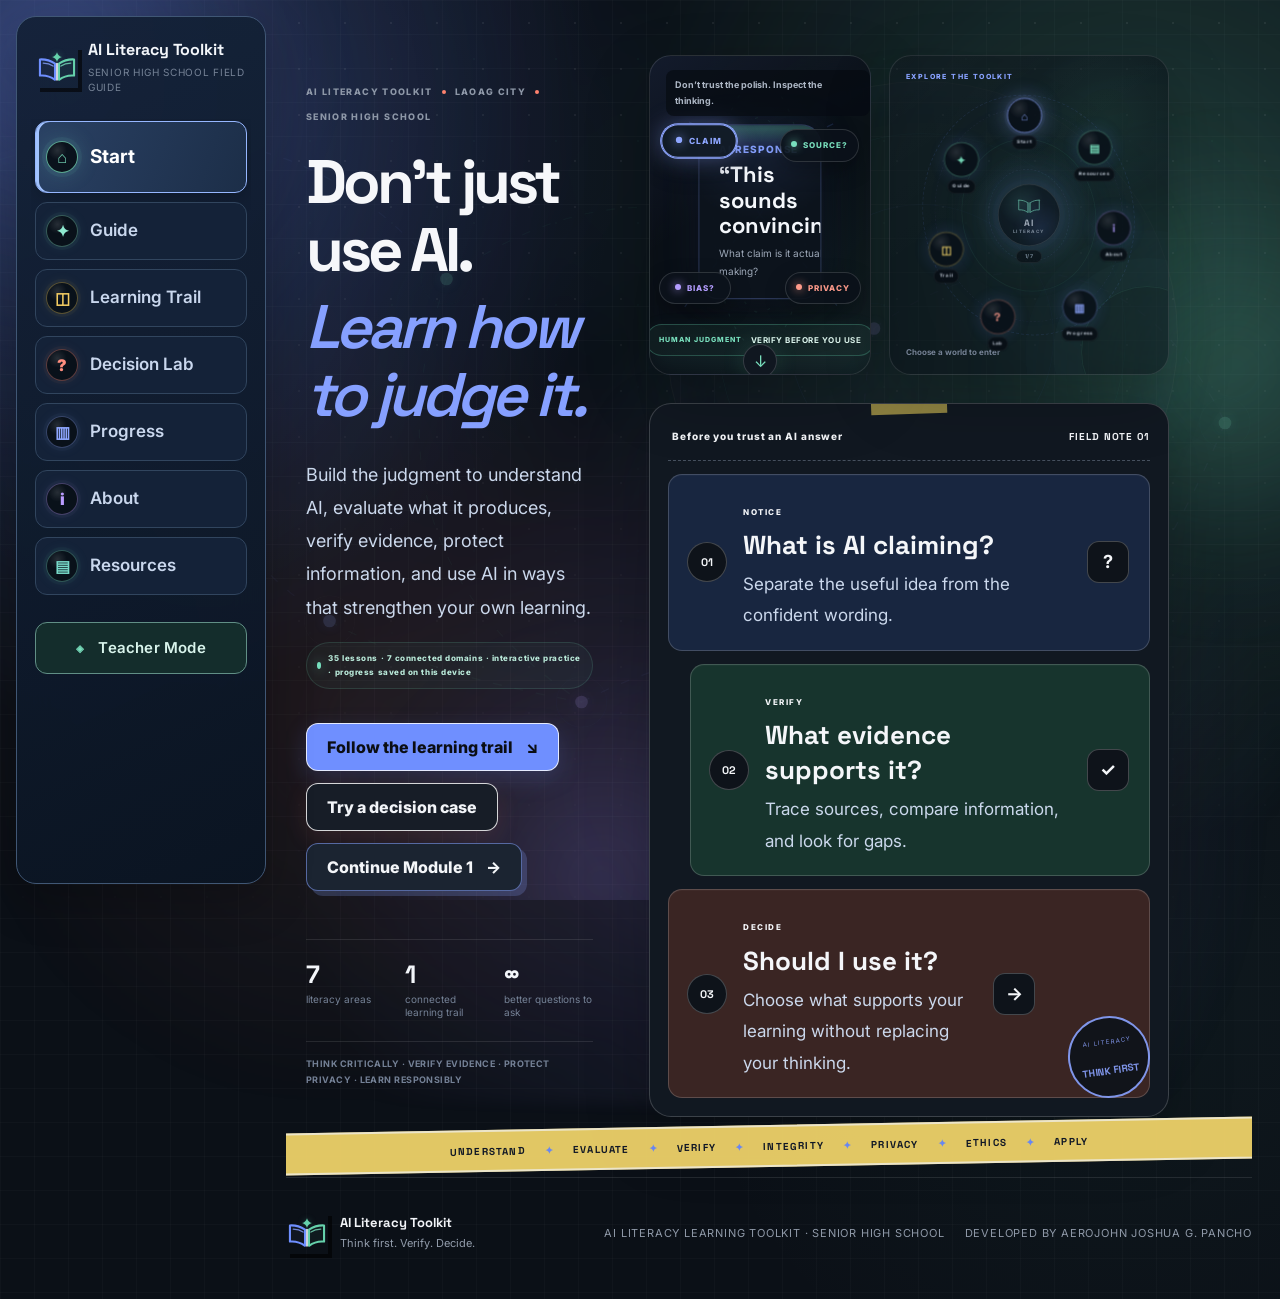
==== commit 2c25cf4e: "Compact the Resources reference cards" ====
--- a/index.html
+++ b/index.html
@@ -26,7 +26,7 @@
     <link rel="stylesheet" href="css/lesson-media.css?v=20261031-restore1">
     <meta name="author" content="Aerojohn Joshua G. Pancho">
     <link rel="stylesheet" href="css/readable-rail.css?v=20261031-interactive2">
-    <link rel="stylesheet" href="css/more-lessons.css?v=20261108-lesson-sources">
+    <link rel="stylesheet" href="css/more-lessons.css?v=20261109-resources">
 </head>
 <body class="readable-ui studio-ui">
     <a class="skip-link" href="#mainContent">Skip to main content</a>
--- a/css/more-lessons.css
+++ b/css/more-lessons.css
@@ -7,7 +7,42 @@
 .toolkit-video-credits, .toolkit-lesson-guides { grid-column: 1 / -1; }
 .toolkit-video-credits > summary, .toolkit-lesson-guides > summary { cursor: pointer; font-weight: 700; }
 .toolkit-video-credits ul { padding-inline-start: 1.5rem; }
-.toolkit-video-credits li { margin-block: .65rem; overflow-wrap: anywhere; }
+.toolkit-video-credits li { margin-block: .35rem; overflow-wrap: anywhere; }
+
+#resources .resource-grid {
+  gap: 12px !important;
+  margin-top: 16px;
+}
+#resources .reference-card { padding: 14px 16px; }
+#resources .reference-card h3 {
+  margin: 4px 0 6px !important;
+  font-size: 20px !important;
+  line-height: 1.35;
+}
+#resources .reference-card p {
+  margin: 6px 0;
+  font-size: 15px !important;
+  line-height: 1.55 !important;
+}
+#resources .reference-card .reference-citation {
+  padding: 6px 0;
+}
+/* Links inside a citation are text links. Only the enclosing reference is a card. */
+#resources .reference-card a {
+  display: inline;
+  min-height: 0;
+  padding: 0 !important;
+  border: 0;
+  border-radius: 0;
+  background: none;
+  transform: none;
+  font-size: inherit !important;
+}
+#resources .reference-card > a {
+  display: inline-block;
+  margin: 4px 12px 2px 0;
+  font-size: 14px !important;
+}
 .extra-lesson-disclosure > summary,
 .scenario-response > summary {
   width: fit-content;
@@ -27,4 +62,3 @@
 }
 .scenario-response[open] > summary { margin-bottom: .85rem; }
 
-.toolkit-lesson-guides > .resource-grid { margin-top: 1rem; }
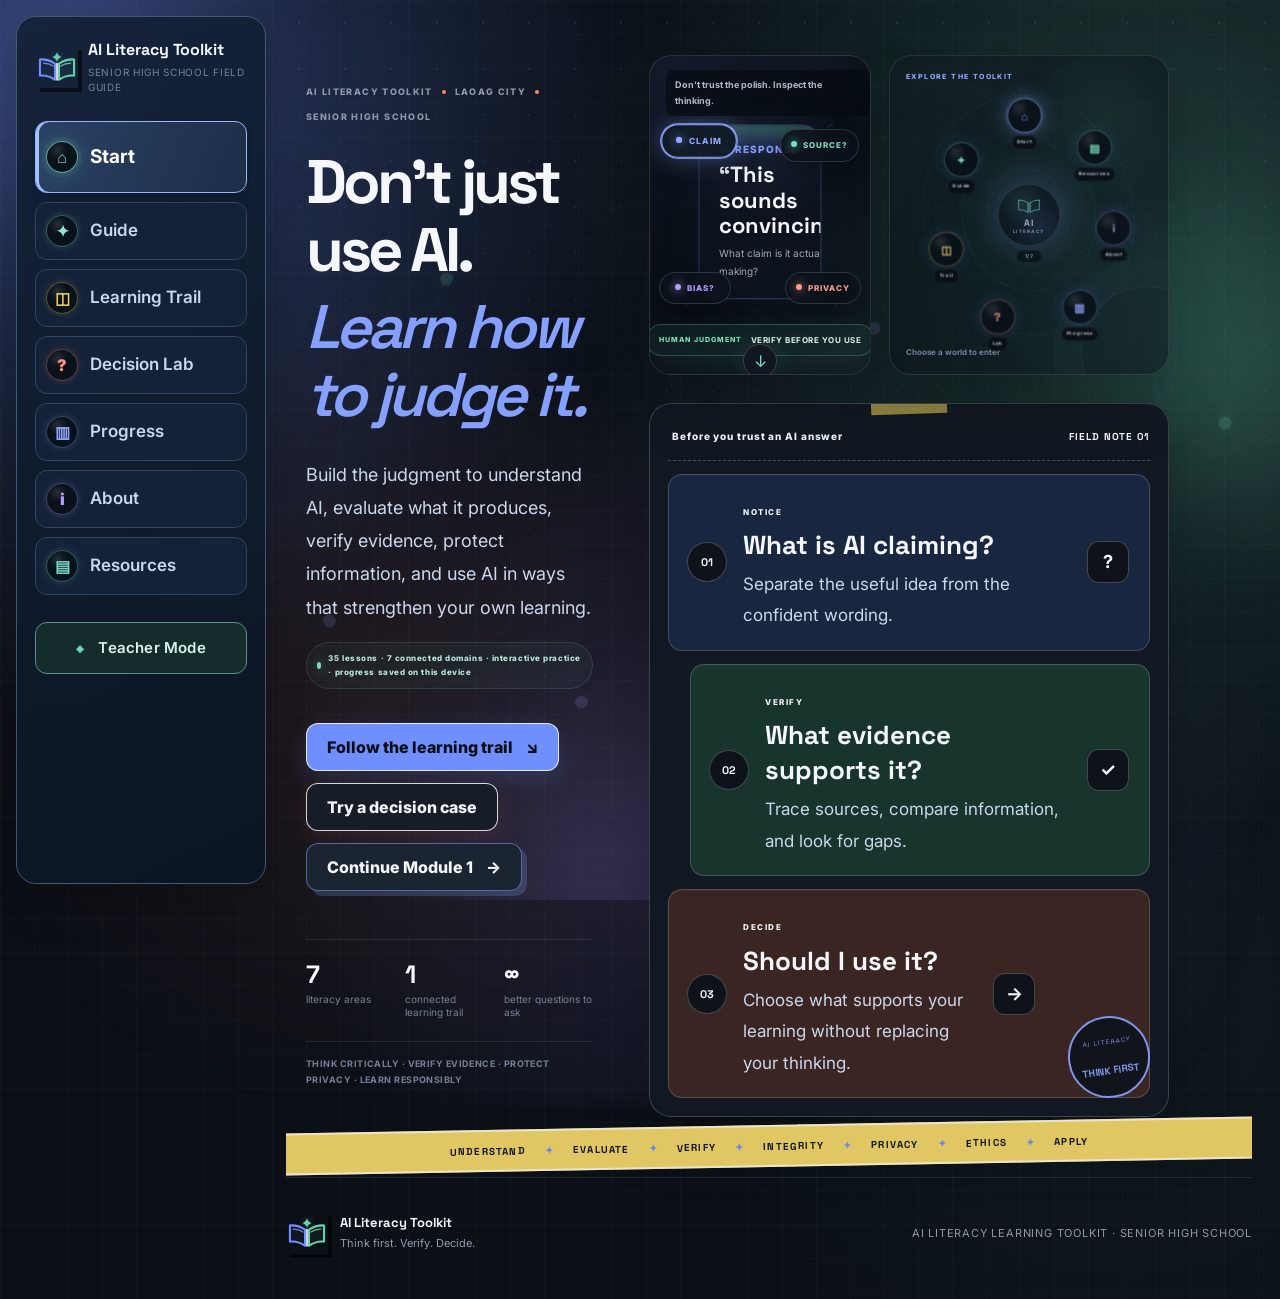
==== commit 6f5cfbc7: "Remove personal developer credit from the toolkit" ====
--- a/index.html
+++ b/index.html
@@ -20,13 +20,13 @@
     <link rel="preconnect" href="https://fonts.googleapis.com">
     <link rel="preconnect" href="https://fonts.gstatic.com" crossorigin>
     <link href="https://fonts.googleapis.com/css2?family=Inter:wght@400;500;600;700;800&family=Space+Grotesk:wght@500;600;700&display=swap" rel="stylesheet">
-    <link rel="stylesheet" href="css/style.css?v=20261023-final1">
+    <link rel="stylesheet" href="css/style.css?v=20261109-lesson-guides">
     <link rel="stylesheet" href="css/studio-enhancement.css?v=20261027-theme-restore2">
     <link rel="stylesheet" href="css/simple-lessons.css?v=20261108-lesson-sources">
     <link rel="stylesheet" href="css/lesson-media.css?v=20261031-restore1">
-    <meta name="author" content="Aerojohn Joshua G. Pancho">
     <link rel="stylesheet" href="css/readable-rail.css?v=20261031-interactive2">
     <link rel="stylesheet" href="css/more-lessons.css?v=20261109-resources">
+    <link rel="stylesheet" href="css/print-guides.css?v=20261109-lesson-guides">
 </head>
 <body class="readable-ui studio-ui">
     <a class="skip-link" href="#mainContent">Skip to main content</a>
@@ -630,8 +630,6 @@
                     <span>Student acceptability</span><b>→</b>
                     <span>Refine</span>
                 </div>
-
-                <div class="research-card"><span>DEVELOPER</span><strong>Aerojohn Joshua G. Pancho</strong></div>
 
                 <div class="study-snapshot"><article><span>LEARNERS</span><strong>For students and curious learners</strong><p>Build the judgment to use AI thoughtfully at school and in everyday life.</p></article><article><span>TOPICS</span><strong>Seven connected AI literacy domains</strong><p>Understand AI, evaluate answers, check sources, protect privacy, and use AI responsibly.</p></article><article><span>PRACTICE</span><strong>Discussion, scenarios, quiz, and assessment</strong><p>Read a detailed explanation, see how it applies, then practice and check your understanding.</p></article><article><span>PROGRESS</span><strong>Continue at your own pace</strong><p>Your completed lessons and answers stay in this browser on this device.</p></article></div>
 
@@ -758,8 +756,7 @@
             </div>
         </div>
         <div class="footer-right">
-            <span>Needs-Based Research Toolkit • October 2026</span>
-            <span>Developmental Educational Research Toolkit • © 2026</span>
+            <span>AI Literacy Learning Toolkit · Senior High School</span>
         </div>
     </footer>
 
@@ -825,13 +822,18 @@
                     <span class="teacher-kicker">FACILITATOR VIEW</span>
                     <h2 id="teacherModeTitle">Teacher / Facilitator Guide</h2>
                     <p>
-                        Use this view to plan, facilitate, and discuss the seven AI literacy domains.
-                        It supports classroom use of the toolkit; it is not a research-data collection screen.
+                        Browse the foundation teaching plans, or print the Learning Trail lessons and their answer keys.
                     </p>
+                    <label class="print-lesson-picker" for="printOptionalLesson">
+                        Lesson to print
+                        <select id="printOptionalLesson">
+                            <option value="">Current foundation lesson</option>
+                        </select>
+                    </label>
                 </div>
                 <div class="teacher-header-actions">
-                    <button id="printTeacherGuideBtn" type="button">Print selected guide</button>
-                    <button id="printCompleteTeacherGuideBtn" type="button">Print complete guide</button>
+                    <button id="printTeacherGuideBtn" type="button">Print selected lesson</button>
+                    <button id="printCompleteTeacherGuideBtn" type="button">Print all lessons</button>
                     <button class="teacher-close" id="teacherClose" type="button" aria-label="Close teacher mode">×</button>
                 </div>
             </header>
@@ -852,8 +854,7 @@
         </div>
     </div>
 
-    <section class="print-teacher-guide" id="printTeacherGuide" aria-hidden="true"></section>
-    <section class="print-complete-teacher-guide" id="printCompleteTeacherGuide" aria-hidden="true"></section>
+    <section id="printLessonGuide" aria-hidden="true" hidden></section>
 
     <div class="capstone-modal" id="capstoneModal" role="dialog"
          aria-modal="true" aria-labelledby="capstoneTitle"
@@ -906,33 +907,6 @@
         </div>
     </div>
 
-    <section class="print-quick-guide" id="printQuickGuide" aria-hidden="true">
-        <h1>AI Literacy Toolkit — Learner Quick Guide</h1>
-        <p>Think first. Verify. Decide. Keep human judgment in control.</p>
-
-        <div class="print-tools">
-            <article><b>1. AI or Algorithm?</b><span>Know what the system is doing, what it can do, and what still needs human judgment.</span></article>
-            <article><b>2. Six-Lens Output Check</b><span>Check Accuracy, Relevance, Completeness, Logic, Bias, and Evidence.</span></article>
-            <article><b>3. VERIFY</b><span>View source · Examine author · Review publisher · Inspect date/context · Find support · Your judgment.</span></article>
-            <article><b>4. AI Assistance Spectrum</b><span>Ask whether AI is supporting learning, heavily contributing, or replacing the work being assessed.</span></article>
-            <article><b>5. Prompt Privacy Scanner</b><span>Remove unnecessary names, IDs, contact details, records, and other personal information.</span></article>
-            <article><b>6. Ethics Court</b><span>Ask who is affected, what harm could occur, whether consent/ownership matters, and who is accountable.</span></article>
-            <article><b>7. AI WISE Learning Routine</b><span>ASK → THINK → CHECK → VERIFY → IMPROVE → OWN.</span></article>
-        </div>
-
-        <div class="print-safety">
-            <h2>Four habits to carry with you</h2>
-            <p><b>Verify important claims.</b> Fluent AI output can still be wrong.</p>
-            <p><b>Protect personal data.</b> Share only what is necessary.</p>
-            <p><b>Follow academic rules.</b> Teacher and school instructions still apply.</p>
-            <p><b>Keep human agency.</b> AI can support decisions; it should not replace responsibility.</p>
-        </div>
-
-        <small>
-            This quick guide is a learning aid. Keep checking important claims and using your own judgment.
-        </small>
-    </section>
-
     <div class="toast" id="moduleToast" role="status" aria-live="polite">
         <strong>Module selected</strong>
         <span>Select a module to open its learning activities.</span>
@@ -940,12 +914,12 @@
 
     <button class="back-to-top" id="backToTop" type="button" aria-label="Back to top">↑</button>
 
-    <script defer src="js/script-base.js?v=20261109-presentation"></script>
-    <script defer src="js/finalizer.js?v=20261031-more2"></script>
+    <script defer src="js/script-base.js?v=20261109-lesson-guides"></script>
+    <script defer src="js/finalizer.js?v=20261109-site-credit"></script>
     <script defer src="js/runtime-fixes.js?v=20261027-github"></script>
     <script defer src="js/needs-config.js?v=20261027-github"></script>
     <script defer src="js/validation-ready.js?v=20261108-trail-cleanup"></script>
-    <script defer src="js/solar-interactive.js?v=20261109-presentation"></script>
+    <script defer src="js/solar-interactive.js?v=20261109-site-credit"></script>
     <script defer src="js/purposeful-learning.js?v=20261027-github"></script>
     <script defer src="js/purposeful-gate-fixes.js?v=20261027-github"></script>
     <script defer src="js/mobile-fixes.js?v=20261027-github"></script>
@@ -958,6 +932,7 @@
     <script defer src="js/simple-lessons.js?v=20261109-presentation"></script>
     <script defer src="js/lesson-integration.js?v=20261031-interactive1"></script>
     <script defer src="js/more-lessons.js?v=20261109-presentation"></script>
+    <script defer src="js/print-guides.js?v=20261109-lesson-guides"></script>
 </body>
 </html>
 
--- a/css/style.css
+++ b/css/style.css
@@ -1,4 +1,4 @@
-@import url("style-base.css");
+@import url("style-base.css?v=20261109-lesson-guides");
 @import url("final-upgrade.css?v=20261017v");
 @import url("polish.css?v=20261017v");
 @import url("validation-ready.css?v=20261017v");
--- a/css/print-guides.css
+++ b/css/print-guides.css
@@ -0,0 +1,143 @@
+.print-lesson-picker {
+    display: grid;
+    gap: 6px;
+    margin-top: 10px;
+    width: min(100%, 320px);
+    color: #c3d1e5;
+    font-size: 14px;
+}
+
+.print-lesson-picker select {
+    min-width: 0;
+    width: 100%;
+    min-height: 38px;
+    padding: 6px;
+    border: 1px solid #637896;
+    border-radius: 6px;
+    color: #f2f6ff;
+    background: #171f29;
+    font: inherit;
+}
+
+@page learning-guide {
+    margin: 14mm 16mm;
+}
+
+@media print {
+    html,
+    body {
+        color-scheme: light;
+        animation: none !important;
+    }
+
+    body::before,
+    body::after {
+        display: none !important;
+    }
+
+    body.printing-lesson-guide {
+        margin: 0 !important;
+        padding: 0 !important;
+        min-height: 0 !important;
+        overflow: visible !important;
+        background: #fff !important;
+    }
+
+    body.printing-lesson-guide > :not(#printLessonGuide) {
+        display: none !important;
+    }
+
+    body.printing-lesson-guide > #printLessonGuide {
+        display: block !important;
+        page: learning-guide;
+        font: 11pt/1.43 Arial, sans-serif;
+        background: #fff;
+    }
+
+    #printLessonGuide,
+    #printLessonGuide * {
+        color: #111 !important;
+        text-shadow: none !important;
+    }
+
+    #printLessonGuide h1 {
+        margin: 0 0 12pt;
+        font: bold 22pt/1.16 Arial, sans-serif;
+    }
+
+    #printLessonGuide h2 {
+        margin: 12pt 0 4pt;
+        font: bold 17pt/1.2 Arial, sans-serif;
+    }
+
+    #printLessonGuide h3 {
+        margin: 13pt 0 4pt;
+        padding-bottom: 3pt;
+        border-bottom: 1px solid #aaa;
+        font: bold 13pt/1.2 Arial, sans-serif;
+    }
+
+    #printLessonGuide h4 {
+        margin: 8pt 0 3pt;
+        font: bold 11pt/1.35 Arial, sans-serif;
+    }
+
+    #printLessonGuide :is(h1, h2, h3, h4, dt) {
+        break-after: avoid-page;
+    }
+
+    #printLessonGuide :is(p, dd, li) {
+        margin: 0 0 5pt;
+        orphans: 2;
+        widows: 2;
+    }
+
+    #printLessonGuide :is(ul, ol) {
+        margin: 0 0 6pt;
+        padding-left: 17pt;
+    }
+
+    #printLessonGuide dt {
+        font-weight: bold;
+    }
+
+    #printLessonGuide a {
+        text-decoration: underline;
+        overflow-wrap: anywhere;
+    }
+
+    #printLessonGuide small {
+        display: block;
+        font-size: 9pt;
+        overflow-wrap: anywhere;
+    }
+
+    #printLessonGuide .print-contents {
+        columns: 2;
+        column-gap: 24pt;
+    }
+
+    #printLessonGuide .print-lesson:not(:first-of-type),
+    #printLessonGuide .print-answer-key {
+        break-before: page;
+    }
+
+    #printLessonGuide :is(.print-question, .print-quick-lesson, li) {
+        break-inside: avoid-page;
+    }
+
+    #printLessonGuide .print-choices {
+        list-style: none;
+    }
+
+    #printLessonGuide .print-quick-lesson h2 {
+        font-size: 13pt;
+    }
+
+    #printLessonGuide .print-quick-lesson h3 {
+        margin-top: 5pt;
+        border: 0;
+        padding: 0;
+        font-size: 11pt;
+    }
+}
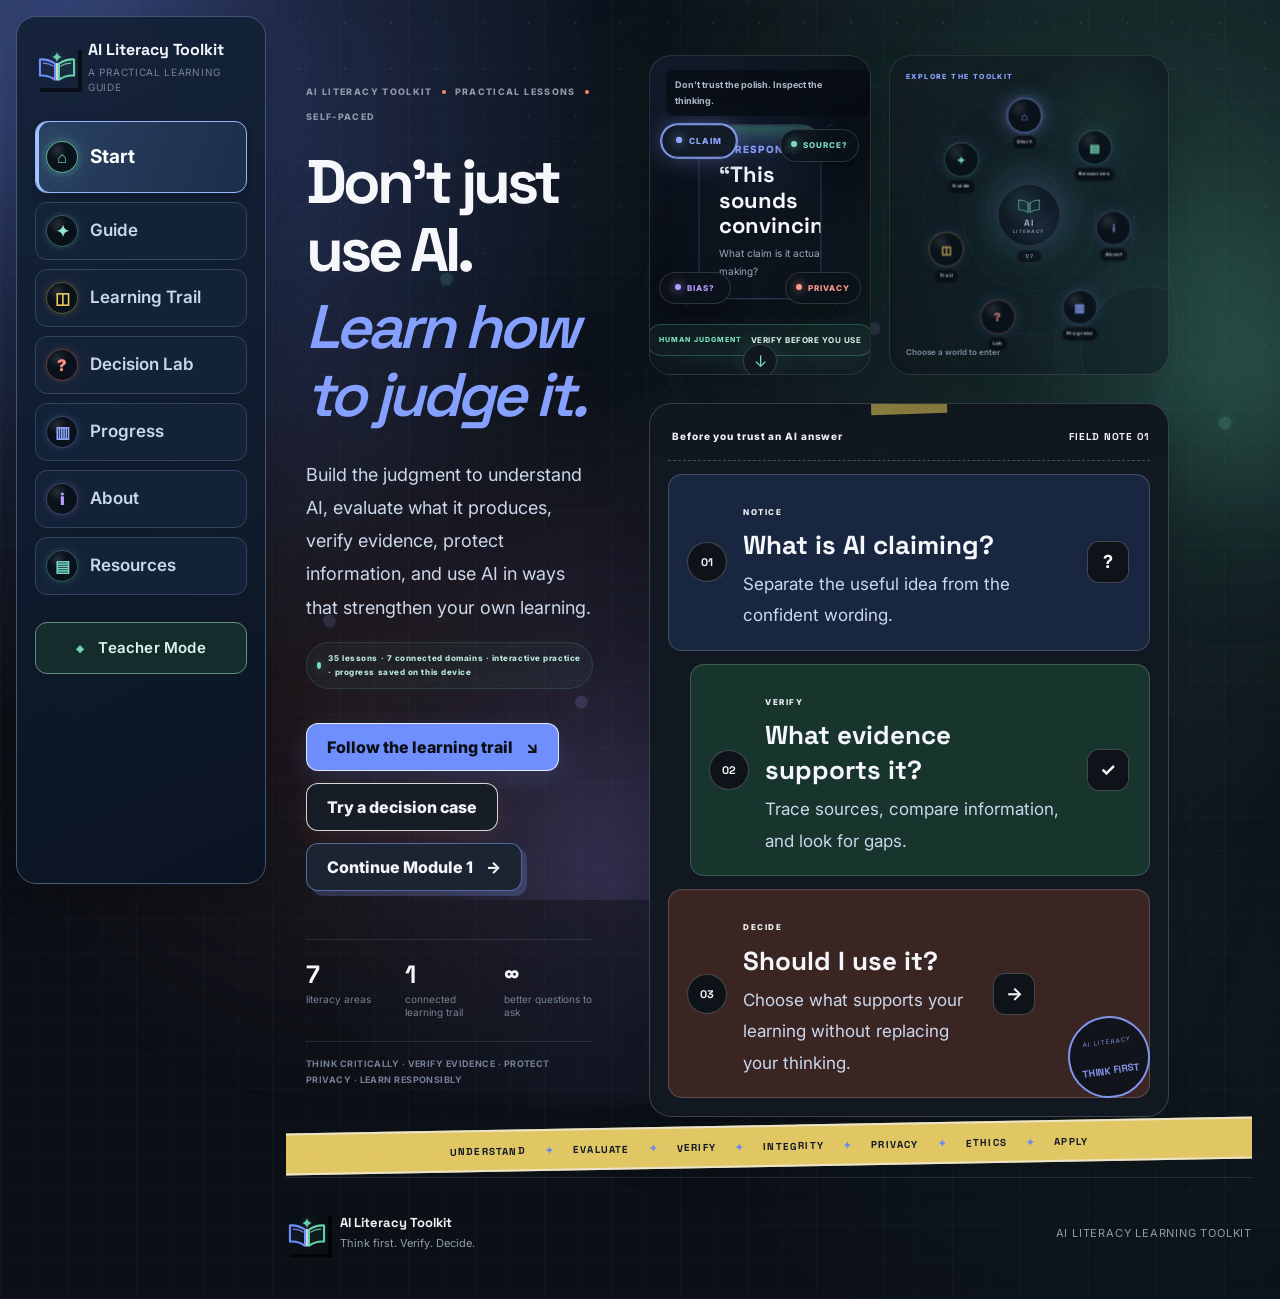
==== commit bed375a8: "Make the AI literacy toolkit suitable for a general audience" ====
--- a/index.html
+++ b/index.html
@@ -5,17 +5,15 @@
     <meta name="viewport" content="width=device-width, initial-scale=1.0">
     <meta name="theme-color" content="#0c0f14">
     <meta name="color-scheme" content="dark">
-    <title>AI Literacy Toolkit | Needs-Based Learning Resource</title>
+    <title>AI Literacy Toolkit</title>
     <meta name="description" content="Explore 35 AI literacy lessons with detailed discussions, real-life scenarios, interactive quizzes, and assessments.">
-    <meta name="author" content="AI Literacy Toolkit Research Team">
     <meta name="application-name" content="AI Literacy Toolkit">
-    <meta name="research-status" content="Developmental study: needs assessment, expert validation and student acceptability evaluated">
     <meta property="og:type" content="website">
-    <meta property="og:title" content="AI Literacy Toolkit | Needs-Based Learning Resource">
-    <meta property="og:description" content="A student-centered AI literacy field guide covering seven domains for responsible AI-supported learning.">
+    <meta property="og:title" content="AI Literacy Toolkit">
+    <meta property="og:description" content="Explore practical AI literacy lessons, real-life scenarios, quizzes, and assessments.">
     <meta name="twitter:card" content="summary">
-    <meta name="twitter:title" content="AI Literacy Toolkit | Needs-Based Learning Resource">
-    <meta name="twitter:description" content="A student-centered AI literacy field guide covering seven domains for responsible AI-supported learning.">
+    <meta name="twitter:title" content="AI Literacy Toolkit">
+    <meta name="twitter:description" content="Explore practical AI literacy lessons, real-life scenarios, quizzes, and assessments.">
     <link rel="icon" href="data:image/svg+xml,%3Csvg xmlns='http://www.w3.org/2000/svg' viewBox='0 0 64 64'%3E%3Crect width='64' height='64' rx='15' fill='%230c0f14'/%3E%3Cg fill='none' stroke-linecap='round' stroke-linejoin='round' stroke-width='3'%3E%3Cpath d='M8 23c8-.5 15 1.5 21 6v23c-6-4.5-13-6.5-21-6V23Z' stroke='%236f8fff'/%3E%3Cpath d='M56 23c-8-.5-15 1.5-21 6v23c6-4.5 13-6.5 21-6V23Z' stroke='%2365d1ab'/%3E%3Cpath d='M32 29v23' stroke='%23f2f4f8'/%3E%3C/g%3E%3Cpath d='M32 7c1.2 4 3.4 6.2 7.4 7.4-4 1.2-6.2 3.4-7.4 7.4-1.2-4-3.4-6.2-7.4-7.4 4-1.2 6.2-3.4 7.4-7.4Z' fill='%2365d1ab'/%3E%3C/svg%3E">
     <link rel="preconnect" href="https://fonts.googleapis.com">
     <link rel="preconnect" href="https://fonts.gstatic.com" crossorigin>
@@ -131,7 +129,7 @@
             </span>
             <span class="brand-copy">
                 <strong>AI Literacy Toolkit</strong>
-                <small>Senior High School Field Guide</small>
+                <small>A Practical Learning Guide</small>
             </span>
         </a>
 
@@ -156,11 +154,11 @@
         <section class="hero app-page" id="home" data-page="home" data-page-label="START">
             <div class="hero-copy">
                 <div class="eyebrow">
-                    <span>Research Toolkit</span>
+                    <span>AI Literacy Toolkit</span>
                     <i></i>
-                    <span>Laoag City</span>
+                    <span>Practical lessons</span>
                     <i></i>
-                    <span>Senior High School</span>
+                    <span>Self-paced</span>
                 </div>
 
                 <h1>
@@ -302,21 +300,10 @@
                 <span class="section-index">01 / START HERE</span>
                 <h2>Use the toolkit like a learner,<br><em>not like an answer machine.</em></h2>
                 <p>
-                    This website is a developmental research toolkit for Senior High School learners.
-                    Work through the seven domains, complete the activities, and use the reusable tools
-                    to practice responsible AI-supported learning.
+                    Each lesson has four parts. Start with the discussion, explore real-life scenarios,
+                    try the quiz, and then use the assessment to check what you learned.
                 </p>
 
-                <div class="prototype-note">
-                    <span>RESEARCH STATUS</span>
-                    <strong>Needs-based learning resource informed by the completed assessment and evaluated by experts and students.</strong>
-                    <p>
-                        The study included 239 needs-assessment responses (overall M = 2.982: High Learning Support Needed),
-                        three expert evaluations (M = 3.760: Highly Valid), and 262 student acceptability responses
-                        (M = 3.875: Highly Acceptable). Source Verification (M = 3.072) received the strongest
-                        needs-based emphasis. These evaluations do not establish measurable learning gains.
-                    </p>
-                </div>
             </div>
 
             <div class="guide-panel">
@@ -338,8 +325,7 @@
                     <span>PERSONAL READINESS CHECK</span>
                     <h3>Where do you want more practice?</h3>
                     <p>
-                        This is a private learning self-check only. It is not the study questionnaire,
-                        not a research instrument, and your selections stay in this browser.
+                        Use this self-check to decide where you want more practice. Your choices stay in this browser.
                     </p>
                 </div>
 
@@ -507,8 +493,7 @@
                 <span class="section-index">04 / YOUR PROGRESS</span>
                 <h2>Build judgment,<br><em>one module at a time.</em></h2>
                 <p>
-                    Your learning progress, reflections, and application drafts stay in this browser.
-                    Nothing here is treated as research-response data.
+                    Your completed lessons and practice answers stay in this browser, so you can return and pick up where you left off.
                 </p>
 
                 <button class="progress-resume" id="progressResumeBtn" type="button">
@@ -580,8 +565,7 @@
                     <span>LEARNING TRAIL COMPLETE</span>
                     <h3>You reached the end of the seven-domain trail.</h3>
                     <p>
-                        Completion here means you finished the toolkit activities on this device.
-                        It is not a certification and does not represent a research-test score.
+                        Review the tools below, then try the capstone to use what you learned in one AI-supported task.
                     </p>
                 </div>
 
@@ -605,55 +589,20 @@
         <section class="about-section app-page" id="about" data-page="about" data-page-label="ABOUT">
             <div class="about-title">
                 <span class="section-index">05 / ABOUT THE WEBSITE</span>
-                <h2>Designed for students.<br>Informed by their needs.</h2>
+                <h2>Build practical AI skills.<br>Learn at your own pace.</h2>
             </div>
 
             <div class="about-copy">
                 <p>
-                    This seven-domain AI Literacy Toolkit was developed for Grade 11–12 learners
-                    in participating Laoag City schools, guided by the needs assessment (n = 239).
-                    Source Verification ranked highest (M = 3.072), while every domain was rated
-                    High Learning Support Needed. Expert validation (M = 3.760) and student
-                    acceptability (M = 3.875) supported its suitability as a supplementary learning resource.
+                    The AI Literacy Toolkit helps you understand how AI works, evaluate its answers, verify sources,
+                    protect personal information, and use AI responsibly in your own work and learning.
                 </p>
                 <p>
-                    The research is developmental in scope. It does not test whether the toolkit
-                    improves grades, performance, or long-term outcomes. The study included needs assessment → toolkit design and development → expert validation →
-                    student acceptability evaluation → recommendations for continued refinement.
+                    Explore the lessons, try the Decision Lab, or use Teacher Mode to find classroom activities and printable guides.
                 </p>
 
-                <div class="research-sequence" aria-label="Research development sequence">
-                    <span>Needs assessment</span><b>→</b>
-                    <span>Develop</span><b>→</b>
-                    <span>Expert validate</span><b>→</b>
-                    <span>Revise</span><b>→</b>
-                    <span>Student acceptability</span><b>→</b>
-                    <span>Refine</span>
-                </div>
-
                 <div class="study-snapshot"><article><span>LEARNERS</span><strong>For students and curious learners</strong><p>Build the judgment to use AI thoughtfully at school and in everyday life.</p></article><article><span>TOPICS</span><strong>Seven connected AI literacy domains</strong><p>Understand AI, evaluate answers, check sources, protect privacy, and use AI responsibly.</p></article><article><span>PRACTICE</span><strong>Discussion, scenarios, quiz, and assessment</strong><p>Read a detailed explanation, see how it applies, then practice and check your understanding.</p></article><article><span>PROGRESS</span><strong>Continue at your own pace</strong><p>Your completed lessons and answers stay in this browser on this device.</p></article></div>
 
-                <div class="evaluation-plan">
-                    <div>
-                        <span>EXPERT VALIDATION</span>
-                        <strong>Criteria rated by experts</strong>
-                        <p>Content quality · instructional value · usability · accessibility · visual design</p>
-                    </div>
-                    <div>
-                        <span>STUDENT ACCEPTABILITY</span>
-                        <strong>Criteria rated by students</strong>
-                        <p>Usability · clarity · relevance · usefulness · visual appeal</p>
-                    </div>
-                </div>
-
-                <div class="ethics-separation">
-                    <span>RESEARCH DATA ≠ TOOLKIT ACTIVITY DATA</span>
-                    <p>
-                        Research data collection is separate from the learning features in this prototype and follows
-                        the required ethics, school-permission, consent/assent, and parental-consent procedures.
-                        Browser-only progress and draft responses are not presented as research responses.
-                    </p>
-                </div>
             </div>
         </section>
 
@@ -726,14 +675,6 @@
 </details>
             </div>
 
-            <div class="research-scope-note">
-                <span>IMPORTANT RESEARCH NOTE</span>
-                <p>
-                    Toolkit activities, readiness selections, module progress, reflections, and application drafts on this prototype
-                    are learning features stored locally in the browser. They are not presented as the study’s needs-assessment,
-                    expert-validation, or student-acceptability instruments.
-                </p>
-            </div>
         </section>
 
     </main>
@@ -756,7 +697,7 @@
             </div>
         </div>
         <div class="footer-right">
-            <span>AI Literacy Learning Toolkit · Senior High School</span>
+            <span>AI Literacy Learning Toolkit</span>
         </div>
     </footer>
 
@@ -865,7 +806,7 @@
             <span class="capstone-kicker">FINAL INTEGRATED CAPSTONE</span>
             <h2 id="capstoneTitle">One AI task. Seven decisions.</h2>
             <p class="capstone-intro">
-                You are preparing a research presentation with AI. The chatbot gives a useful outline,
+                You are preparing a presentation with AI. The chatbot gives a useful outline,
                 one questionable statistic, a source you cannot locate, and suggests uploading a class
                 spreadsheet. You also want to use an AI-generated image based on a classmate’s photo.
             </p>
@@ -914,21 +855,20 @@
 
     <button class="back-to-top" id="backToTop" type="button" aria-label="Back to top">↑</button>
 
-    <script defer src="js/script-base.js?v=20261109-lesson-guides"></script>
-    <script defer src="js/finalizer.js?v=20261109-site-credit"></script>
+    <script defer src="js/script-base.js?v=20261109-general-audience"></script>
+    <script defer src="js/finalizer.js?v=20261109-general-audience"></script>
     <script defer src="js/runtime-fixes.js?v=20261027-github"></script>
-    <script defer src="js/needs-config.js?v=20261027-github"></script>
     <script defer src="js/validation-ready.js?v=20261108-trail-cleanup"></script>
-    <script defer src="js/solar-interactive.js?v=20261109-site-credit"></script>
+    <script defer src="js/solar-interactive.js?v=20261109-general-audience"></script>
     <script defer src="js/purposeful-learning.js?v=20261027-github"></script>
     <script defer src="js/purposeful-gate-fixes.js?v=20261027-github"></script>
     <script defer src="js/mobile-fixes.js?v=20261027-github"></script>
     <script defer src="js/header-orbit-tabs.js?v=20261031-interactive1"></script>
     <script defer src="js/studio-enhancement.js?v=20261031-interactive1"></script>
     <script defer src="js/references-data.js?v=20261108-lesson-sources"></script>
-    <script defer src="js/lesson-data.js?v=20261108-lesson-sources"></script>
+    <script defer src="js/lesson-data.js?v=20261109-general-audience"></script>
     <script defer src="js/more-lesson-data.js?v=20261108-lesson-sources"></script>
-    <script defer src="js/practice-lesson-data.js?v=20261108-lesson-sources"></script>
+    <script defer src="js/practice-lesson-data.js?v=20261109-general-audience"></script>
     <script defer src="js/simple-lessons.js?v=20261109-presentation"></script>
     <script defer src="js/lesson-integration.js?v=20261031-interactive1"></script>
     <script defer src="js/more-lessons.js?v=20261109-presentation"></script>
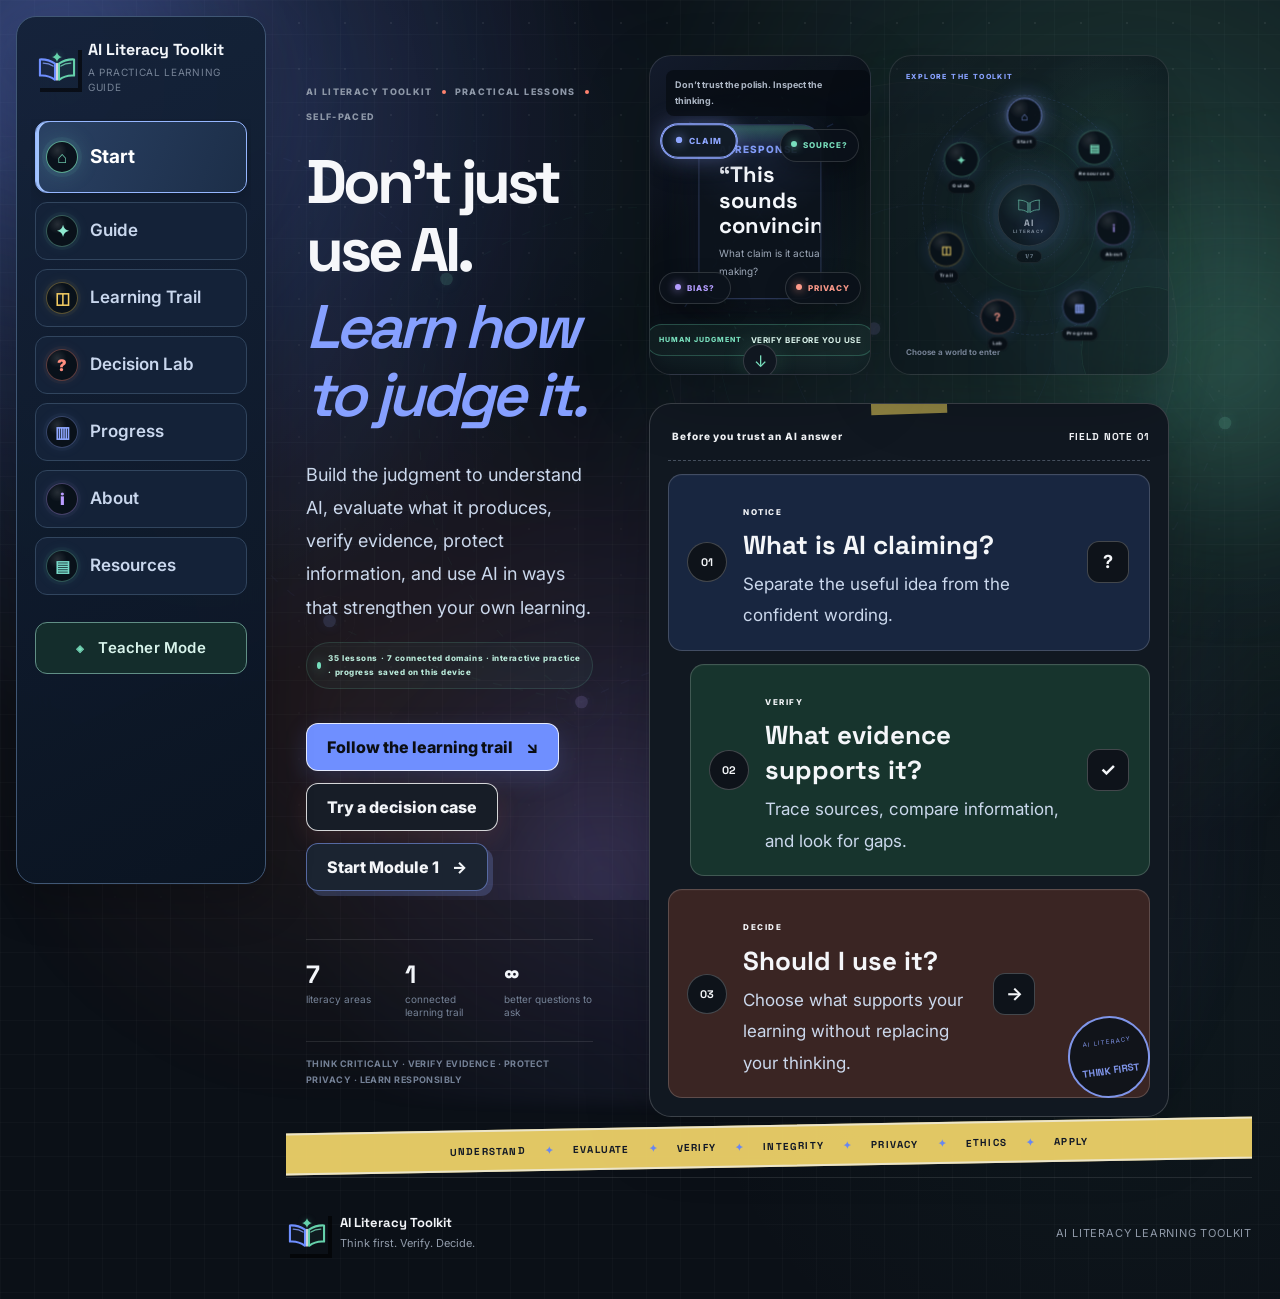
==== commit 8cde2327: "Recommend the first unfinished foundation lesson" ====
--- a/index.html
+++ b/index.html
@@ -855,8 +855,8 @@
 
     <button class="back-to-top" id="backToTop" type="button" aria-label="Back to top">↑</button>
 
-    <script defer src="js/script-base.js?v=20261109-general-audience"></script>
-    <script defer src="js/finalizer.js?v=20261109-general-audience"></script>
+    <script defer src="js/script-base.js?v=20261109-progress-order"></script>
+    <script defer src="js/finalizer.js?v=20261109-progress-order"></script>
     <script defer src="js/runtime-fixes.js?v=20261027-github"></script>
     <script defer src="js/validation-ready.js?v=20261108-trail-cleanup"></script>
     <script defer src="js/solar-interactive.js?v=20261109-general-audience"></script>
@@ -869,7 +869,7 @@
     <script defer src="js/lesson-data.js?v=20261109-general-audience"></script>
     <script defer src="js/more-lesson-data.js?v=20261108-lesson-sources"></script>
     <script defer src="js/practice-lesson-data.js?v=20261109-general-audience"></script>
-    <script defer src="js/simple-lessons.js?v=20261109-presentation"></script>
+    <script defer src="js/simple-lessons.js?v=20261109-progress-order"></script>
     <script defer src="js/lesson-integration.js?v=20261031-interactive1"></script>
     <script defer src="js/more-lessons.js?v=20261109-presentation"></script>
     <script defer src="js/print-guides.js?v=20261109-lesson-guides"></script>
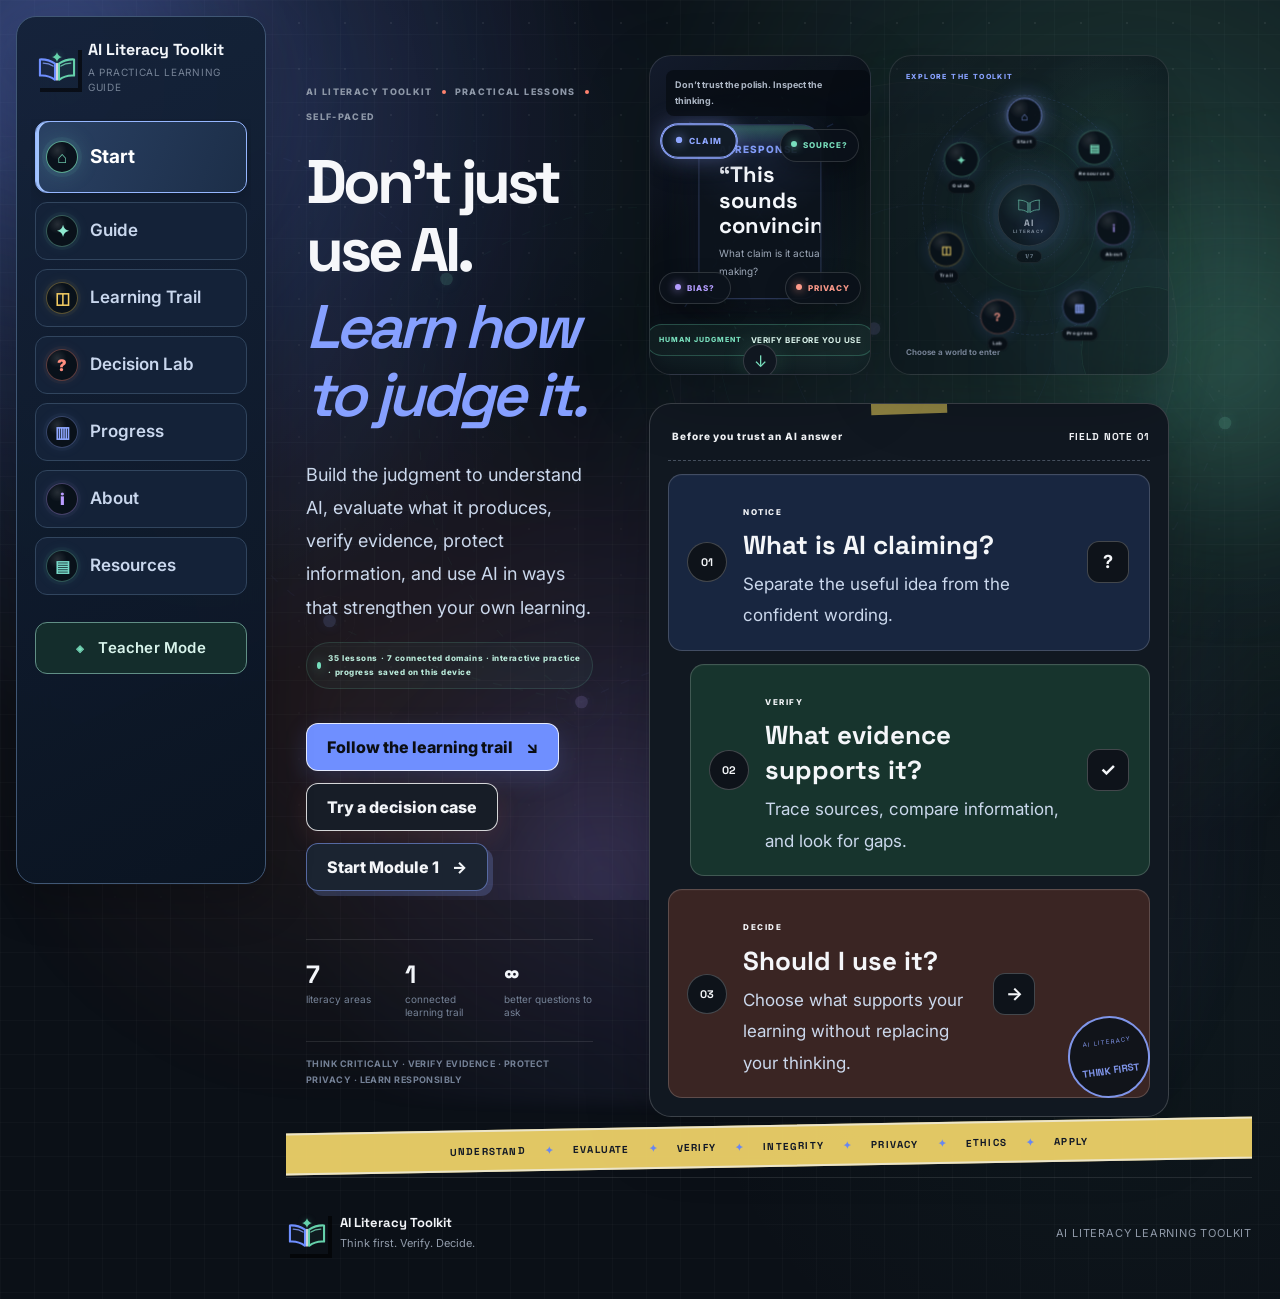
==== commit b0a8a302: "Save lesson completion when an assessment is passed" ====
--- a/index.html
+++ b/index.html
@@ -855,7 +855,7 @@
 
     <button class="back-to-top" id="backToTop" type="button" aria-label="Back to top">↑</button>
 
-    <script defer src="js/script-base.js?v=20261109-progress-order"></script>
+    <script defer src="js/script-base.js?v=20261109-save-completion"></script>
     <script defer src="js/finalizer.js?v=20261109-progress-order"></script>
     <script defer src="js/runtime-fixes.js?v=20261027-github"></script>
     <script defer src="js/validation-ready.js?v=20261108-trail-cleanup"></script>
@@ -869,9 +869,9 @@
     <script defer src="js/lesson-data.js?v=20261109-general-audience"></script>
     <script defer src="js/more-lesson-data.js?v=20261108-lesson-sources"></script>
     <script defer src="js/practice-lesson-data.js?v=20261109-general-audience"></script>
-    <script defer src="js/simple-lessons.js?v=20261109-progress-order"></script>
+    <script defer src="js/simple-lessons.js?v=20261109-save-completion"></script>
     <script defer src="js/lesson-integration.js?v=20261031-interactive1"></script>
-    <script defer src="js/more-lessons.js?v=20261109-presentation"></script>
+    <script defer src="js/more-lessons.js?v=20261109-save-completion"></script>
     <script defer src="js/print-guides.js?v=20261109-lesson-guides"></script>
 </body>
 </html>
